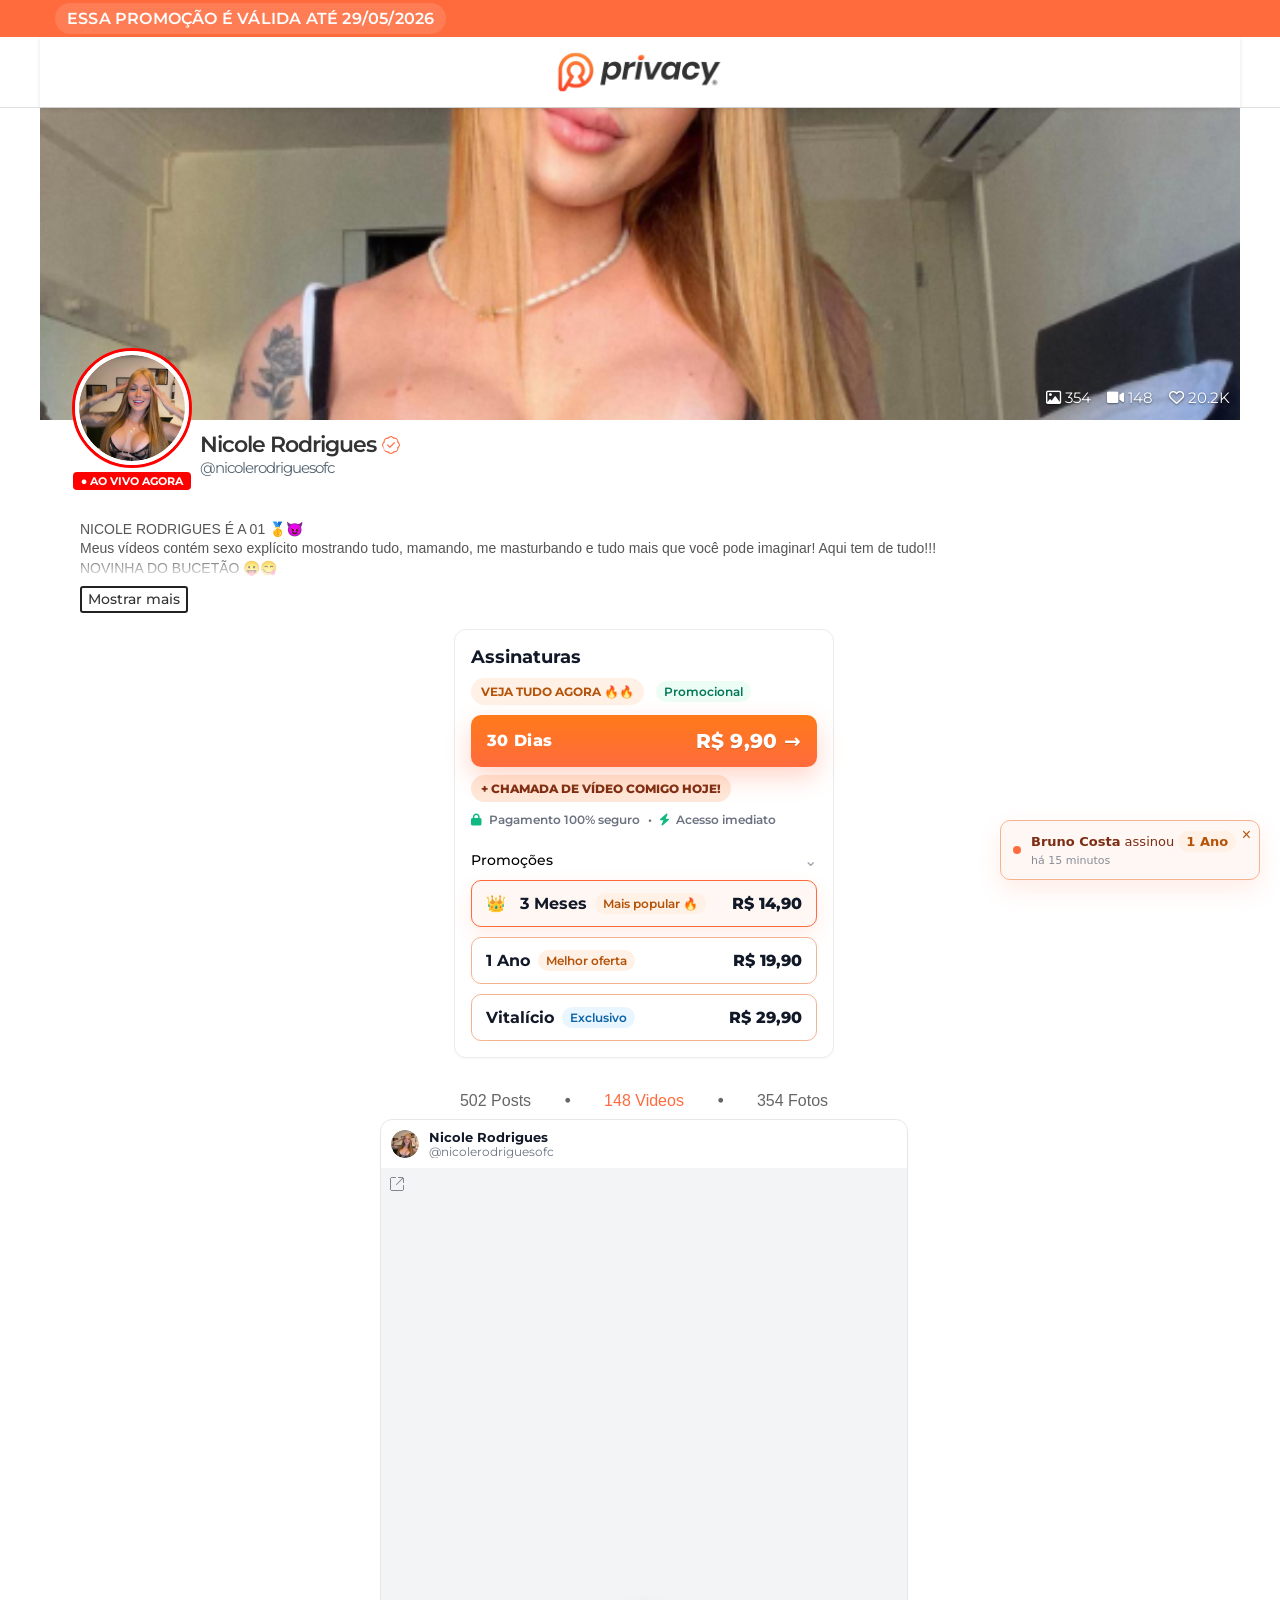
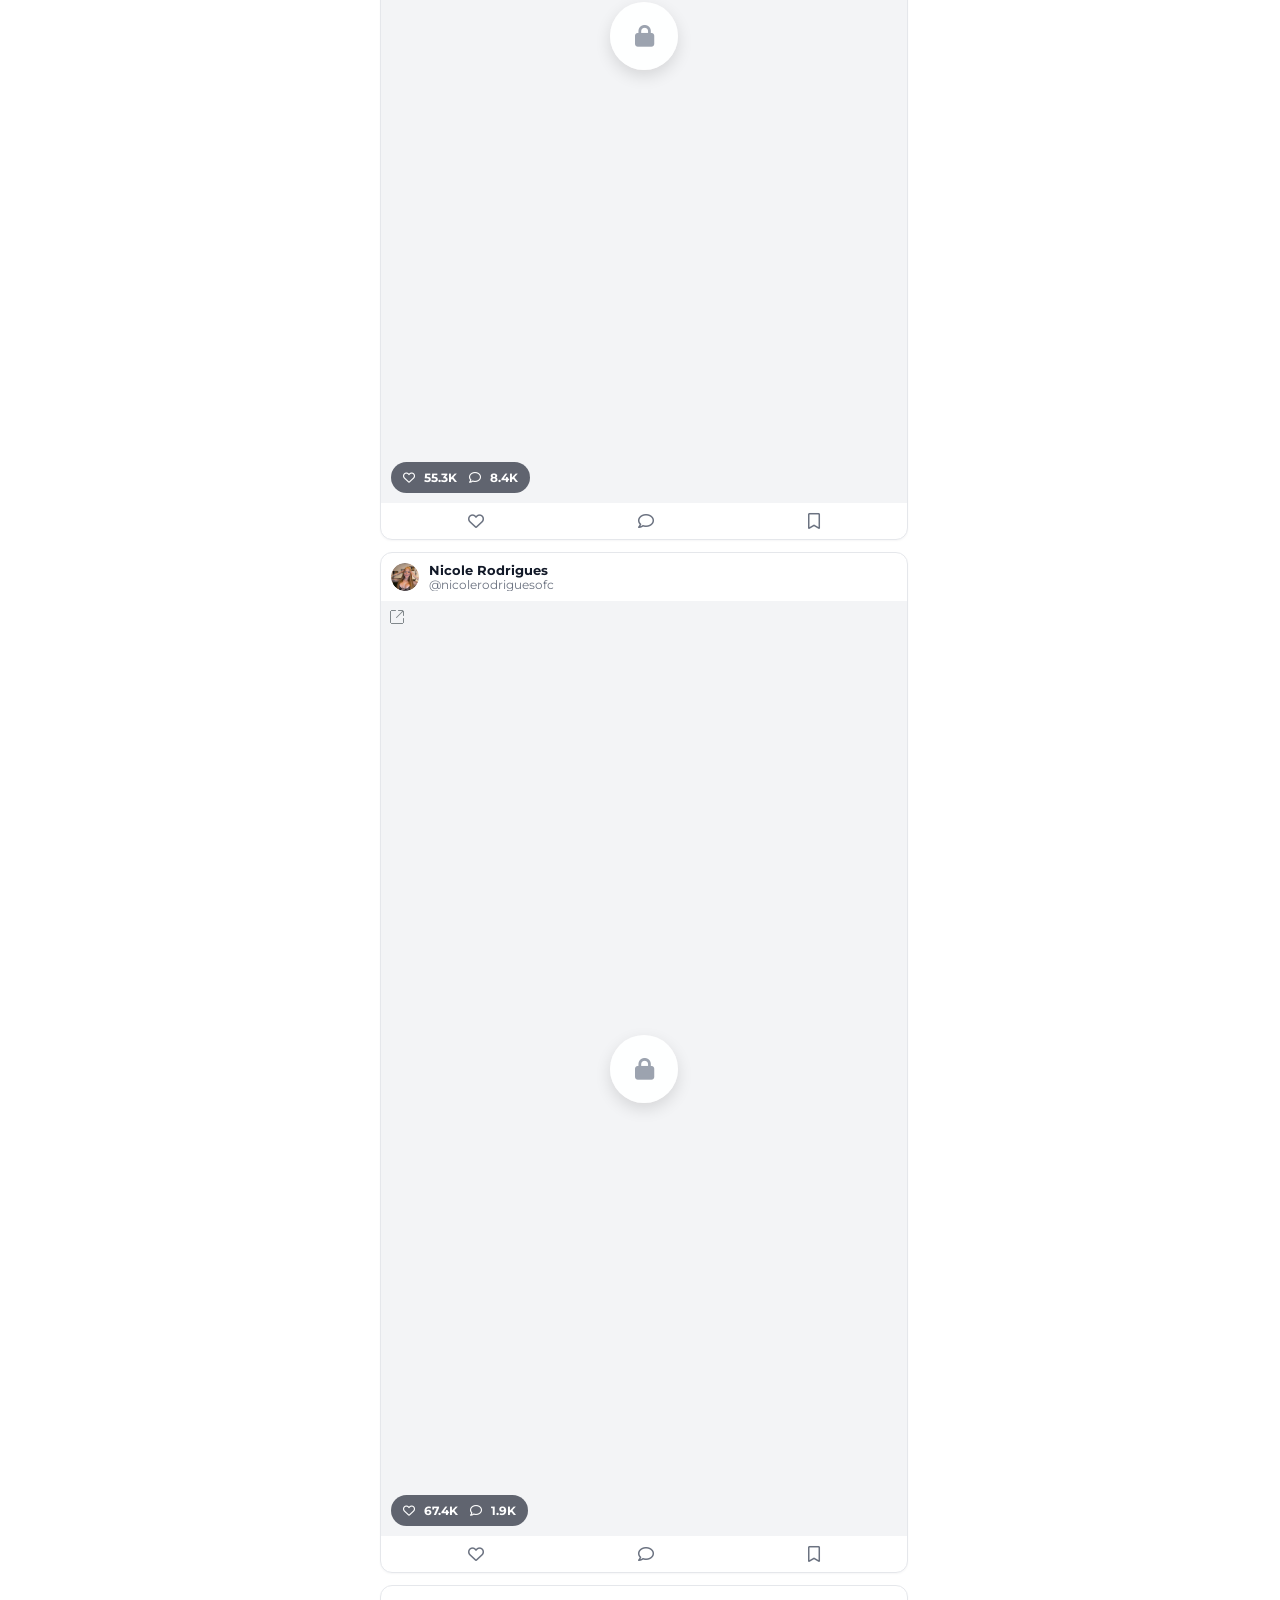
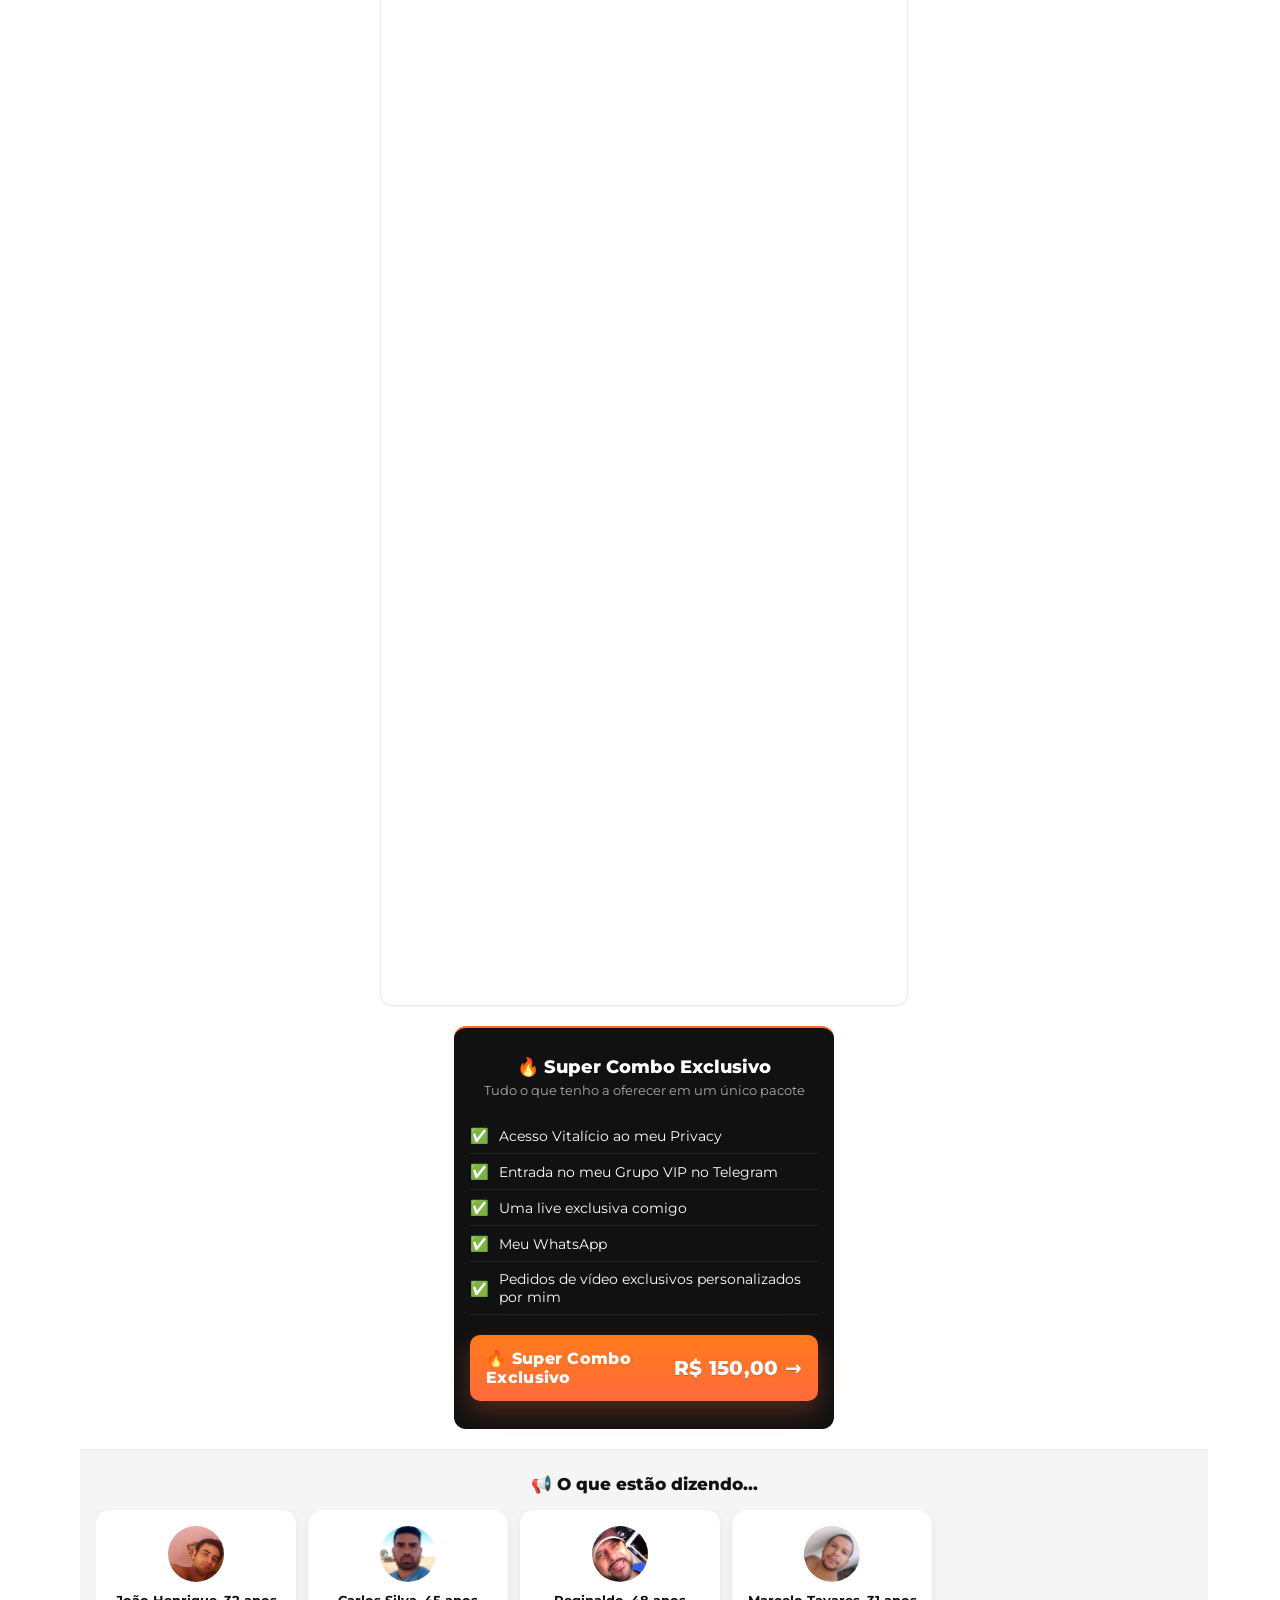
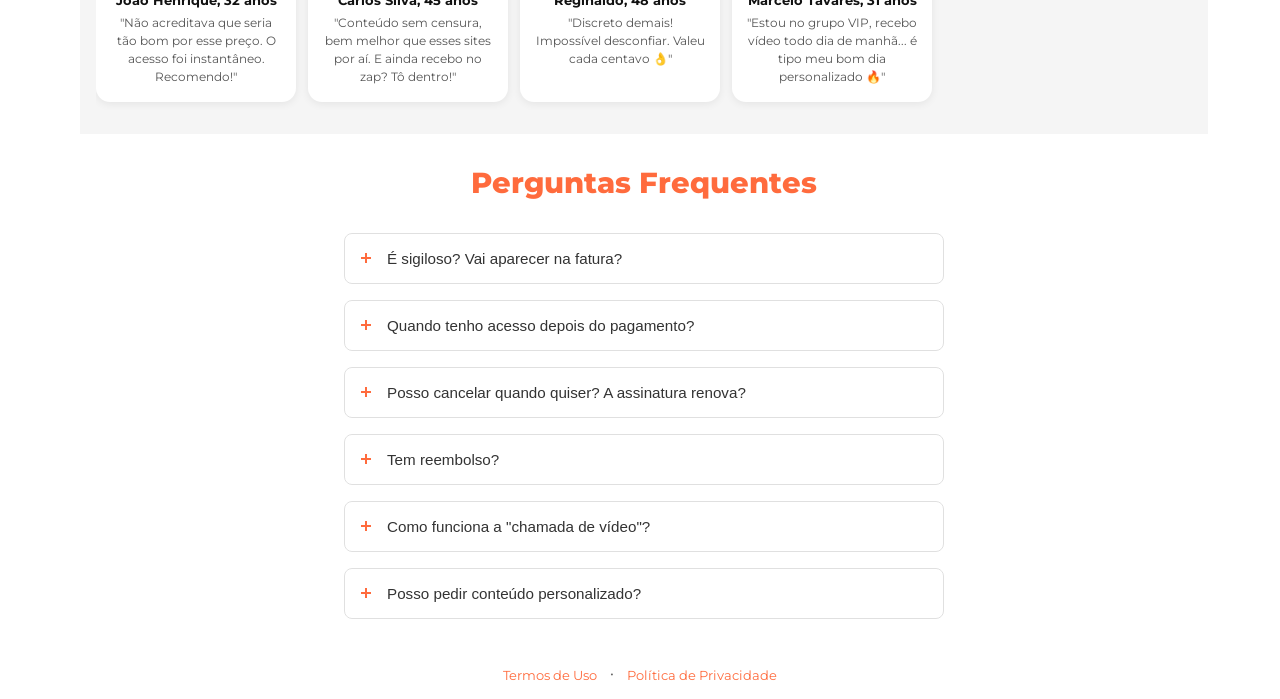
==== index.html @ a8f78e6b "Initial commit: Nicole Rodrigues landing page" ====
<!DOCTYPE html> <html lang=pt-BR style><!--
 Page saved with SingleFile 
 url: https://nicolerodriguesofc.privac1.com/?ref=nicolerodriguesofc2026&adid=1865197444413473&adname=01&adset=1865197444413473&cname=VALAD%C3%83O__duplicata+10&domain=__DOMAIN__&placement=TikTok&search=Nicole+Rodrigues&site=11233008&ttclid=[base64]%[base64]&type=15&wr=1865197412702274&e6oInbpHtY=Gw139ftwFD&utm_source=TikTok&utm_campaign=VALAD%C3%83O__duplicata+10&utm_medium=01&utm_content=Nicole+Rodrigues%7C1865197435596849%3A%[base64]%[base64]%3A%3A&utm_term=TikTok 
 saved date: Thu May 14 2026 21:32:26 GMT-0300 (Horário Padrão de Brasília)
--><meta charset=utf-8>
<title>Nicole Rodrigues</title>
<meta name=viewport content="width=device-width, initial-scale=1.0">
<meta name=theme-color content=#ff6b3d>

<!-- TikTok Pixel Code Start -->
<script>
!function (w, d, t) {
  w.TiktokAnalyticsObject=t;var ttq=w[t]=w[t]||[];ttq.methods=["page","track","identify","instances","debug","on","off","once","ready","alias","group","enableCookie","disableCookie","holdConsent","revokeConsent","grantConsent"],ttq.setAndDefer=function(t,e){t[e]=function(){t.push([e].concat(Array.prototype.slice.call(arguments,0)))}};for(var i=0;i<ttq.methods.length;i++)ttq.setAndDefer(ttq,ttq.methods[i]);ttq.instance=function(t){for(
var e=ttq._i[t]||[],n=0;n<ttq.methods.length;n++)ttq.setAndDefer(e,ttq.methods[n]);return e},ttq.load=function(e,n){var r="https://analytics.tiktok.com/i18n/pixel/events.js",o=n&&n.partner;ttq._i=ttq._i||{},ttq._i[e]=[],ttq._i[e]._u=r,ttq._t=ttq._t||{},ttq._t[e]=+new Date,ttq._o=ttq._o||{},ttq._o[e]=n||{};n=document.createElement("script")
;n.type="text/javascript",n.async=!0,n.src=r+"?sdkid="+e+"&lib="+t;e=document.getElementsByTagName("script")[0];e.parentNode.insertBefore(n,e)};


  ttq.load('D8BNOO3C77U6KT5BR3B0');
  ttq.page();
}(window, document, 'ttq');
</script>
<!-- TikTok Pixel Code End -->
<script src="/tiktok-tracking.js"></script>



<style>:root{--sf-img-9: url("[data-uri]")}</style><style>*{margin:0;padding:0;box-sizing:border-box}:root{--primary-color:#333;--background-color:#fff;--border-color:#e0e0e0;--search-bg:#f8f8f8;--text-color:#333;--container-width:1200px;--theme-color:#ff6b3d;--grey-light:#666;--grey-text:#536471;--shadow-default:0 2px 4px rgba(0,0,0,0.1)}body{font-family:"Montserrat",sans-serif;background-color:var(--background-color);-webkit-touch-callout:none;-webkit-user-select:none;-ms-user-select:none;will-change:scroll-position}img,video{pointer-events:none;-webkit-user-drag:none;-webkit-touch-callout:none;-webkit-user-select:none;-ms-user-select:none;backface-visibility:hidden}.navbar{background-color:var(--background-color);border-bottom:1px solid var(--border-color);position:fixed;width:100%;top:0;z-index:1000;contain:layout}.search-container{border:1px solid var(--border-color);border-radius:50px;padding:0.5rem 1rem}main{margin-top:70px}.main-container{max-width:var(--container-width);margin:0 auto}.profile-section{width:100%}.cover-section{width:100%;position:relative}.cover-image{width:100%;height:350px;position:relative;overflow:hidden}.cover-image img{width:100%;height:100%;object-fit:cover;object-position:center 60%}.stats{position:absolute;bottom:0.8rem;right:0.6rem;color:var(--background-color);display:flex;gap:1rem;font-size:0.95rem;text-shadow:0 1px 2px rgba(0,0,0,0.5)}.profile-info{position:absolute;bottom:0;left:2rem;display:flex;align-items:flex-end;gap:0.5rem;transform:translateY(60%);padding-bottom:30px}.profile-image{border:4px solid var(--background-color);overflow:hidden}.profile-text{margin-bottom:1.3rem}.profile-name{font-size:22px;font-weight:600;letter-spacing:-1px;color:var(--primary-color);display:flex;align-items:center;gap:0.5rem}.verified{display:inline-flex;align-items:center;margin-left:-2px}.verified svg{width:18px;height:18px;fill:var(--theme-color)}.profile-username{color:var(--grey-text);font-size:0.95rem;letter-spacing:-1px}.profile-bio{margin-top:5rem;padding-left:2.5rem;padding-right:2rem}.bio-container{position:relative}.bio-text{color:#292d30;font-size:0.95rem;line-height:1.5;overflow:hidden;max-height:4.5em;transition:max-height 0.3s ease;margin-bottom:0.5rem;position:relative}.bio-text:not(.expanded)::after{content:"";position:absolute;bottom:0;left:0;right:0;height:25px;background:linear-gradient(to bottom,rgba(255,255,255,0) 0%,rgba(255,255,255,1) 100%);pointer-events:none}.bio-text.expanded::after{display:none}.bio-toggle{background:none;border:none;color:#727272;font-size:0.9rem;font-weight:500;cursor:pointer;padding:4px 0;font-family:"Montserrat",sans-serif;transition:opacity 0.2s}.social-link.twitter:hover{background-color:#ff8c5f;color:var(--background-color)}.social-link.tiktok:hover{background-color:var(--theme-color);color:var(--background-color)}.social-link.instagram:hover{background-color:#ff7a4d;color:var(--background-color)}.social-link.telegram:hover{background-color:#ff9d6e;color:var(--background-color)}.content-toggle{display:flex;justify-content:center;align-items:center;gap:1rem;margin:1.5rem 0;margin-bottom:-20px}.separator{color:var(--grey-light);font-size:2rem;transform:translateY(-10%)}.toggle-btn.disabled{pointer-events:none;cursor:default}.toggle-btn{background:none;border:none;color:var(--grey-light);font-size:1rem;cursor:pointer;padding:0.5rem 1rem;transition:color 0.3s ease}.toggle-btn.active{color:var(--theme-color)}.info-container{max-width:var(--container-width);margin:0 auto;padding:2rem}.garantia-faq-wrapper{display:flex;flex-direction:column;justify-content:center;align-items:center;text-align:center}.faq-container{flex:1;max-width:600px}.faq-titulo{color:var(--theme-color);font-size:1.8rem;font-weight:800;line-height:1.2;margin-bottom:2rem}.faq-list{display:flex;flex-direction:column;gap:1rem}.faq-item{border:1px solid var(--border-color);border-radius:8px;overflow:hidden}.faq-question{width:100%;padding:1rem;background:none;border:none;text-align:left;font-size:0.95rem;font-weight:500;color:var(--primary-color);cursor:pointer;display:flex;align-items:center;gap:1rem;transition:all 0.3s ease;will-change:background-color}.faq-question:hover{background-color:var(--search-bg)}.faq-icon{width:10px;height:10px;position:relative}.faq-icon::before,.faq-icon::after{content:"";position:absolute;background-color:var(--theme-color);transition:all 0.3s ease}.faq-icon::before{top:50%;left:0;width:100%;height:2px;transform:translateY(-50%)}.faq-icon::after{top:0;left:50%;width:2px;height:100%;transform:translateX(-50%)}.faq-item.active .faq-icon::after{transform:translateX(-50%) rotate(90deg);opacity:0}.faq-answer{padding:0;max-height:0;overflow:hidden;transition:all 0.3s ease;background-color:var(--search-bg);font-size:0.95rem;will-change:max-height,padding}.subscription-button::before,.subscription-button::after{content:"";position:absolute;top:-2px;left:-2px;right:-2px;bottom:-2px;border-radius:9999px;background:linear-gradient(90deg,#f58370,#f5a55b,#f58370);background-size:200% 100%;z-index:-1;animation:borderAnimation 2s linear infinite}.subscription-button::after{filter:blur(10px);opacity:0.7}@keyframes borderAnimation{0%{background-position:0% 50%}100%{background-position:200% 50%}}.subscription-button:hover::before,.subscription-button:hover::after{animation-duration:1s}.footer-legal-links{font-size:13px;text-align:center;padding:1rem;display:flex;justify-content:center;align-items:center;gap:0.8rem}.footer-legal-links a{color:var(--theme-color);text-decoration:none;transition:opacity 0.2s;font-size:13px;font-weight:400}.footer-legal-links .separator{color:var(--grey-light);font-size:13px}@media (max-width:768px){.nav-container{display:flex;justify-content:center;align-items:center}.logo{display:flex;justify-content:center;align-items:center}.logo img{height:70px}.right-container{display:none}.main-container{max-width:none}main{margin-top:80px}.cover-image{height:250px}.profile-info{left:1rem;transform:translateY(60%);gap:0.5rem}.profile-image{width:115px;height:115px}.profile-name{font-size:1.2rem}.profile-bio{margin-top:4.5rem;padding-left:1.5rem;padding-right:1rem}.bio-text{font-size:13px}.bio-toggle{font-size:13px}.info-container{padding:1rem}.garantia-faq-wrapper{flex-direction:column;gap:2rem;margin:1rem 0}.faq-container{margin:0}.faq-titulo{font-size:1.7rem;text-align:center}.faq-question{font-size:1rem;padding:0.8rem}.faq-answer{font-size:0.9rem}.content-toggle{margin:0.45rem 0;margin-top:20px;gap:0.05rem;display:flex;justify-content:center;align-items:center}.content-toggle,.content-toggle .toggle-btn,.content-toggle .count,.content-toggle *{font-size:14px!important}.separator{color:var(--grey-light);font-size:30px!important;transform:translateY(-10%)}.footer-legal-links{font-size:0.8rem;padding:0.8rem}.footer-legal-links .separator{font-size:20px!important}}.feed-media{overflow:hidden}.testimonials-track::-webkit-scrollbar{height:4px}.testimonials-track::-webkit-scrollbar-thumb{background:#ccc;border-radius:4px}.super-combo-section{max-width:380px;margin:20px auto 0;border-radius:12px}.combo-items li::before{content:"✅";font-size:15px;flex-shrink:0}</style>
<style>@media (min-width:48rem){.popup-overlay{display:none!important}}.popup-overlay{position:fixed;top:0;left:0;width:100%;height:100%;background-color:rgba(0,0,0,0.85);z-index:9999;padding:clamp(0.5rem,2vh,0.75rem) 0.75rem;box-sizing:border-box}.subscription-button-popup:hover{opacity:0.9}@keyframes fadeIn{from{opacity:0;transform:translateY(-1.25rem)}to{opacity:1;transform:translateY(0)}}</style>
<style>/*!
 * Font Awesome Free 6.0.0 by @fontawesome - https://fontawesome.com
 * License - https://fontawesome.com/license/free (Icons: CC BY 4.0, Fonts: SIL OFL 1.1, Code: MIT License)
 * Copyright 2022 Fonticons, Inc.
 */.far,.fas{-moz-osx-font-smoothing:grayscale;-webkit-font-smoothing:antialiased;display:var(--fa-display,inline-block);font-style:normal;font-variant:normal;line-height:1;text-rendering:auto}@-webkit-keyframes fa-beat{0%,90%{-webkit-transform:scale(1);transform:scale(1)}45%{-webkit-transform:scale(var(--fa-beat-scale,1.25));transform:scale(var(--fa-beat-scale,1.25))}}@keyframes fa-beat{0%,90%{-webkit-transform:scale(1);transform:scale(1)}45%{-webkit-transform:scale(var(--fa-beat-scale,1.25));transform:scale(var(--fa-beat-scale,1.25))}}@-webkit-keyframes fa-bounce{0%{-webkit-transform:scale(1) translateY(0);transform:scale(1) translateY(0)}10%{-webkit-transform:scale(var(--fa-bounce-start-scale-x,1.1),var(--fa-bounce-start-scale-y,.9)) translateY(0);transform:scale(var(--fa-bounce-start-scale-x,1.1),var(--fa-bounce-start-scale-y,.9)) translateY(0)}30%{-webkit-transform:scale(var(--fa-bounce-jump-scale-x,.9),var(--fa-bounce-jump-scale-y,1.1)) translateY(var(--fa-bounce-height,-.5em));transform:scale(var(--fa-bounce-jump-scale-x,.9),var(--fa-bounce-jump-scale-y,1.1)) translateY(var(--fa-bounce-height,-.5em))}50%{-webkit-transform:scale(var(--fa-bounce-land-scale-x,1.05),var(--fa-bounce-land-scale-y,.95)) translateY(0);transform:scale(var(--fa-bounce-land-scale-x,1.05),var(--fa-bounce-land-scale-y,.95)) translateY(0)}57%{-webkit-transform:scale(1) translateY(var(--fa-bounce-rebound,-.125em));transform:scale(1) translateY(var(--fa-bounce-rebound,-.125em))}64%{-webkit-transform:scale(1) translateY(0);transform:scale(1) translateY(0)}to{-webkit-transform:scale(1) translateY(0);transform:scale(1) translateY(0)}}@keyframes fa-bounce{0%{-webkit-transform:scale(1) translateY(0);transform:scale(1) translateY(0)}10%{-webkit-transform:scale(var(--fa-bounce-start-scale-x,1.1),var(--fa-bounce-start-scale-y,.9)) translateY(0);transform:scale(var(--fa-bounce-start-scale-x,1.1),var(--fa-bounce-start-scale-y,.9)) translateY(0)}30%{-webkit-transform:scale(var(--fa-bounce-jump-scale-x,.9),var(--fa-bounce-jump-scale-y,1.1)) translateY(var(--fa-bounce-height,-.5em));transform:scale(var(--fa-bounce-jump-scale-x,.9),var(--fa-bounce-jump-scale-y,1.1)) translateY(var(--fa-bounce-height,-.5em))}50%{-webkit-transform:scale(var(--fa-bounce-land-scale-x,1.05),var(--fa-bounce-land-scale-y,.95)) translateY(0);transform:scale(var(--fa-bounce-land-scale-x,1.05),var(--fa-bounce-land-scale-y,.95)) translateY(0)}57%{-webkit-transform:scale(1) translateY(var(--fa-bounce-rebound,-.125em));transform:scale(1) translateY(var(--fa-bounce-rebound,-.125em))}64%{-webkit-transform:scale(1) translateY(0);transform:scale(1) translateY(0)}to{-webkit-transform:scale(1) translateY(0);transform:scale(1) translateY(0)}}@-webkit-keyframes fa-fade{50%{opacity:var(--fa-fade-opacity,.4)}}@keyframes fa-fade{50%{opacity:var(--fa-fade-opacity,.4)}}@-webkit-keyframes fa-beat-fade{0%,to{opacity:var(--fa-beat-fade-opacity,.4);-webkit-transform:scale(1);transform:scale(1)}50%{opacity:1;-webkit-transform:scale(var(--fa-beat-fade-scale,1.125));transform:scale(var(--fa-beat-fade-scale,1.125))}}@keyframes fa-beat-fade{0%,to{opacity:var(--fa-beat-fade-opacity,.4);-webkit-transform:scale(1);transform:scale(1)}50%{opacity:1;-webkit-transform:scale(var(--fa-beat-fade-scale,1.125));transform:scale(var(--fa-beat-fade-scale,1.125))}}@-webkit-keyframes fa-flip{50%{-webkit-transform:rotate3d(var(--fa-flip-x,0),var(--fa-flip-y,1),var(--fa-flip-z,0),var(--fa-flip-angle,-180deg));transform:rotate3d(var(--fa-flip-x,0),var(--fa-flip-y,1),var(--fa-flip-z,0),var(--fa-flip-angle,-180deg))}}@keyframes fa-flip{50%{-webkit-transform:rotate3d(var(--fa-flip-x,0),var(--fa-flip-y,1),var(--fa-flip-z,0),var(--fa-flip-angle,-180deg));transform:rotate3d(var(--fa-flip-x,0),var(--fa-flip-y,1),var(--fa-flip-z,0),var(--fa-flip-angle,-180deg))}}@-webkit-keyframes fa-shake{0%{-webkit-transform:rotate(-15deg);transform:rotate(-15deg)}4%{-webkit-transform:rotate(15deg);transform:rotate(15deg)}8%,24%{-webkit-transform:rotate(-18deg);transform:rotate(-18deg)}12%,28%{-webkit-transform:rotate(18deg);transform:rotate(18deg)}16%{-webkit-transform:rotate(-22deg);transform:rotate(-22deg)}20%{-webkit-transform:rotate(22deg);transform:rotate(22deg)}32%{-webkit-transform:rotate(-12deg);transform:rotate(-12deg)}36%{-webkit-transform:rotate(12deg);transform:rotate(12deg)}40%,to{-webkit-transform:rotate(0deg);transform:rotate(0deg)}}@keyframes fa-shake{0%{-webkit-transform:rotate(-15deg);transform:rotate(-15deg)}4%{-webkit-transform:rotate(15deg);transform:rotate(15deg)}8%,24%{-webkit-transform:rotate(-18deg);transform:rotate(-18deg)}12%,28%{-webkit-transform:rotate(18deg);transform:rotate(18deg)}16%{-webkit-transform:rotate(-22deg);transform:rotate(-22deg)}20%{-webkit-transform:rotate(22deg);transform:rotate(22deg)}32%{-webkit-transform:rotate(-12deg);transform:rotate(-12deg)}36%{-webkit-transform:rotate(12deg);transform:rotate(12deg)}40%,to{-webkit-transform:rotate(0deg);transform:rotate(0deg)}}@-webkit-keyframes fa-spin{0%{-webkit-transform:rotate(0deg);transform:rotate(0deg)}to{-webkit-transform:rotate(1turn);transform:rotate(1turn)}}@keyframes fa-spin{0%{-webkit-transform:rotate(0deg);transform:rotate(0deg)}to{-webkit-transform:rotate(1turn);transform:rotate(1turn)}}.fa-0:before{content:"0"}.fa-1:before{content:"1"}.fa-2:before{content:"2"}.fa-3:before{content:"3"}.fa-4:before{content:"4"}.fa-5:before{content:"5"}.fa-6:before{content:"6"}.fa-7:before{content:"7"}.fa-8:before{content:"8"}.fa-9:before{content:"9"}.fa-a:before{content:"A"}.fa-address-book:before,.fa-contact-book:before{content:""}.fa-address-card:before,.fa-contact-card:before,.fa-vcard:before{content:""}.fa-align-center:before{content:""}.fa-align-justify:before{content:""}.fa-align-left:before{content:""}.fa-align-right:before{content:""}.fa-anchor:before{content:""}.fa-angle-down:before{content:""}.fa-angle-left:before{content:""}.fa-angle-right:before{content:""}.fa-angle-up:before{content:""}.fa-angle-double-down:before,.fa-angles-down:before{content:""}.fa-angle-double-left:before,.fa-angles-left:before{content:""}.fa-angle-double-right:before,.fa-angles-right:before{content:""}.fa-angle-double-up:before,.fa-angles-up:before{content:""}.fa-ankh:before{content:""}.fa-apple-alt:before,.fa-apple-whole:before{content:""}.fa-archway:before{content:""}.fa-arrow-down:before{content:""}.fa-arrow-down-1-9:before,.fa-sort-numeric-asc:before,.fa-sort-numeric-down:before{content:""}.fa-arrow-down-9-1:before,.fa-sort-numeric-desc:before,.fa-sort-numeric-down-alt:before{content:""}.fa-arrow-down-a-z:before,.fa-sort-alpha-asc:before,.fa-sort-alpha-down:before{content:""}.fa-arrow-down-long:before,.fa-long-arrow-down:before{content:""}.fa-arrow-down-short-wide:before,.fa-sort-amount-desc:before,.fa-sort-amount-down-alt:before{content:""}.fa-arrow-down-wide-short:before,.fa-sort-amount-asc:before,.fa-sort-amount-down:before{content:""}.fa-arrow-down-z-a:before,.fa-sort-alpha-desc:before,.fa-sort-alpha-down-alt:before{content:""}.fa-arrow-left:before{content:""}.fa-arrow-left-long:before,.fa-long-arrow-left:before{content:""}.fa-arrow-pointer:before,.fa-mouse-pointer:before{content:""}.fa-arrow-right:before{content:""}.fa-arrow-right-arrow-left:before,.fa-exchange:before{content:""}.fa-arrow-right-from-bracket:before,.fa-sign-out:before{content:""}.fa-arrow-right-long:before,.fa-long-arrow-right:before{content:""}.fa-arrow-right-to-bracket:before,.fa-sign-in:before{content:""}.fa-arrow-left-rotate:before,.fa-arrow-rotate-back:before,.fa-arrow-rotate-backward:before,.fa-arrow-rotate-left:before,.fa-undo:before{content:""}.fa-arrow-right-rotate:before,.fa-arrow-rotate-forward:before,.fa-arrow-rotate-right:before,.fa-redo:before{content:""}.fa-arrow-trend-down:before{content:""}.fa-arrow-trend-up:before{content:""}.fa-arrow-turn-down:before,.fa-level-down:before{content:""}.fa-arrow-turn-up:before,.fa-level-up:before{content:""}.fa-arrow-up:before{content:""}.fa-arrow-up-1-9:before,.fa-sort-numeric-up:before{content:""}.fa-arrow-up-9-1:before,.fa-sort-numeric-up-alt:before{content:""}.fa-arrow-up-a-z:before,.fa-sort-alpha-up:before{content:""}.fa-arrow-up-from-bracket:before{content:""}.fa-arrow-up-long:before,.fa-long-arrow-up:before{content:""}.fa-arrow-up-right-from-square:before,.fa-external-link:before{content:""}.fa-arrow-up-short-wide:before,.fa-sort-amount-up-alt:before{content:""}.fa-arrow-up-wide-short:before,.fa-sort-amount-up:before{content:""}.fa-arrow-up-z-a:before,.fa-sort-alpha-up-alt:before{content:""}.fa-arrows-h:before,.fa-arrows-left-right:before{content:""}.fa-arrows-rotate:before,.fa-refresh:before,.fa-sync:before{content:""}.fa-arrows-up-down:before,.fa-arrows-v:before{content:""}.fa-arrows-up-down-left-right:before,.fa-arrows:before{content:""}.fa-asterisk:before{content:"*"}.fa-at:before{content:"@"}.fa-atom:before{content:""}.fa-audio-description:before{content:""}.fa-austral-sign:before{content:""}.fa-award:before{content:""}.fa-b:before{content:"B"}.fa-baby:before{content:""}.fa-baby-carriage:before,.fa-carriage-baby:before{content:""}.fa-backward:before{content:""}.fa-backward-fast:before,.fa-fast-backward:before{content:""}.fa-backward-step:before,.fa-step-backward:before{content:""}.fa-bacon:before{content:""}.fa-bacteria:before{content:""}.fa-bacterium:before{content:""}.fa-bag-shopping:before,.fa-shopping-bag:before{content:""}.fa-bahai:before{content:""}.fa-baht-sign:before{content:""}.fa-ban:before,.fa-cancel:before{content:""}.fa-ban-smoking:before,.fa-smoking-ban:before{content:""}.fa-band-aid:before,.fa-bandage:before{content:""}.fa-barcode:before{content:""}.fa-bars:before,.fa-navicon:before{content:""}.fa-bars-progress:before,.fa-tasks-alt:before{content:""}.fa-bars-staggered:before,.fa-reorder:before,.fa-stream:before{content:""}.fa-baseball-ball:before,.fa-baseball:before{content:""}.fa-baseball-bat-ball:before{content:""}.fa-basket-shopping:before,.fa-shopping-basket:before{content:""}.fa-basketball-ball:before,.fa-basketball:before{content:""}.fa-bath:before,.fa-bathtub:before{content:""}.fa-battery-0:before,.fa-battery-empty:before{content:""}.fa-battery-5:before,.fa-battery-full:before,.fa-battery:before{content:""}.fa-battery-3:before,.fa-battery-half:before{content:""}.fa-battery-2:before,.fa-battery-quarter:before{content:""}.fa-battery-4:before,.fa-battery-three-quarters:before{content:""}.fa-bed:before{content:""}.fa-bed-pulse:before,.fa-procedures:before{content:""}.fa-beer-mug-empty:before,.fa-beer:before{content:""}.fa-bell:before{content:""}.fa-bell-concierge:before,.fa-concierge-bell:before{content:""}.fa-bell-slash:before{content:""}.fa-bezier-curve:before{content:""}.fa-bicycle:before{content:""}.fa-binoculars:before{content:""}.fa-biohazard:before{content:""}.fa-bitcoin-sign:before{content:""}.fa-blender:before{content:""}.fa-blender-phone:before{content:""}.fa-blog:before{content:""}.fa-bold:before{content:""}.fa-bolt:before,.fa-zap:before{content:""}.fa-bolt-lightning:before{content:""}.fa-bomb:before{content:""}.fa-bone:before{content:""}.fa-bong:before{content:""}.fa-book:before{content:""}.fa-atlas:before,.fa-book-atlas:before{content:""}.fa-bible:before,.fa-book-bible:before{content:""}.fa-book-journal-whills:before,.fa-journal-whills:before{content:""}.fa-book-medical:before{content:""}.fa-book-open:before{content:""}.fa-book-open-reader:before,.fa-book-reader:before{content:""}.fa-book-quran:before,.fa-quran:before{content:""}.fa-book-dead:before,.fa-book-skull:before{content:""}.fa-bookmark:before{content:""}.fa-border-all:before{content:""}.fa-border-none:before{content:""}.fa-border-style:before,.fa-border-top-left:before{content:""}.fa-bowling-ball:before{content:""}.fa-box:before{content:""}.fa-archive:before,.fa-box-archive:before{content:""}.fa-box-open:before{content:""}.fa-box-tissue:before{content:""}.fa-boxes-alt:before,.fa-boxes-stacked:before,.fa-boxes:before{content:""}.fa-braille:before{content:""}.fa-brain:before{content:""}.fa-brazilian-real-sign:before{content:""}.fa-bread-slice:before{content:""}.fa-briefcase:before{content:""}.fa-briefcase-medical:before{content:""}.fa-broom:before{content:""}.fa-broom-ball:before,.fa-quidditch-broom-ball:before,.fa-quidditch:before{content:""}.fa-brush:before{content:""}.fa-bug:before{content:""}.fa-bug-slash:before{content:""}.fa-building:before{content:""}.fa-bank:before,.fa-building-columns:before,.fa-institution:before,.fa-museum:before,.fa-university:before{content:""}.fa-bullhorn:before{content:""}.fa-bullseye:before{content:""}.fa-burger:before,.fa-hamburger:before{content:""}.fa-bus:before{content:""}.fa-bus-alt:before,.fa-bus-simple:before{content:""}.fa-briefcase-clock:before,.fa-business-time:before{content:""}.fa-c:before{content:"C"}.fa-birthday-cake:before,.fa-cake-candles:before,.fa-cake:before{content:""}.fa-calculator:before{content:""}.fa-calendar:before{content:""}.fa-calendar-check:before{content:""}.fa-calendar-day:before{content:""}.fa-calendar-alt:before,.fa-calendar-days:before{content:""}.fa-calendar-minus:before{content:""}.fa-calendar-plus:before{content:""}.fa-calendar-week:before{content:""}.fa-calendar-times:before,.fa-calendar-xmark:before{content:""}.fa-camera-alt:before,.fa-camera:before{content:""}.fa-camera-retro:before{content:""}.fa-camera-rotate:before{content:""}.fa-campground:before{content:""}.fa-candy-cane:before{content:""}.fa-cannabis:before{content:""}.fa-capsules:before{content:""}.fa-automobile:before,.fa-car:before{content:""}.fa-battery-car:before,.fa-car-battery:before{content:""}.fa-car-crash:before{content:""}.fa-car-alt:before,.fa-car-rear:before{content:""}.fa-car-side:before{content:""}.fa-caravan:before{content:""}.fa-caret-down:before{content:""}.fa-caret-left:before{content:""}.fa-caret-right:before{content:""}.fa-caret-up:before{content:""}.fa-carrot:before{content:""}.fa-cart-arrow-down:before{content:""}.fa-cart-flatbed:before,.fa-dolly-flatbed:before{content:""}.fa-cart-flatbed-suitcase:before,.fa-luggage-cart:before{content:""}.fa-cart-plus:before{content:""}.fa-cart-shopping:before,.fa-shopping-cart:before{content:""}.fa-cash-register:before{content:""}.fa-cat:before{content:""}.fa-cedi-sign:before{content:""}.fa-cent-sign:before{content:""}.fa-certificate:before{content:""}.fa-chair:before{content:""}.fa-blackboard:before,.fa-chalkboard:before{content:""}.fa-chalkboard-teacher:before,.fa-chalkboard-user:before{content:""}.fa-champagne-glasses:before,.fa-glass-cheers:before{content:""}.fa-charging-station:before{content:""}.fa-area-chart:before,.fa-chart-area:before{content:""}.fa-bar-chart:before,.fa-chart-bar:before{content:""}.fa-chart-column:before{content:""}.fa-chart-gantt:before{content:""}.fa-chart-line:before,.fa-line-chart:before{content:""}.fa-chart-pie:before,.fa-pie-chart:before{content:""}.fa-check:before{content:""}.fa-check-double:before{content:""}.fa-check-to-slot:before,.fa-vote-yea:before{content:""}.fa-cheese:before{content:""}.fa-chess:before{content:""}.fa-chess-bishop:before{content:""}.fa-chess-board:before{content:""}.fa-chess-king:before{content:""}.fa-chess-knight:before{content:""}.fa-chess-pawn:before{content:""}.fa-chess-queen:before{content:""}.fa-chess-rook:before{content:""}.fa-chevron-down:before{content:""}.fa-chevron-left:before{content:""}.fa-chevron-right:before{content:""}.fa-chevron-up:before{content:""}.fa-child:before{content:""}.fa-church:before{content:""}.fa-circle:before{content:""}.fa-arrow-circle-down:before,.fa-circle-arrow-down:before{content:""}.fa-arrow-circle-left:before,.fa-circle-arrow-left:before{content:""}.fa-arrow-circle-right:before,.fa-circle-arrow-right:before{content:""}.fa-arrow-circle-up:before,.fa-circle-arrow-up:before{content:""}.fa-check-circle:before,.fa-circle-check:before{content:""}.fa-chevron-circle-down:before,.fa-circle-chevron-down:before{content:""}.fa-chevron-circle-left:before,.fa-circle-chevron-left:before{content:""}.fa-chevron-circle-right:before,.fa-circle-chevron-right:before{content:""}.fa-chevron-circle-up:before,.fa-circle-chevron-up:before{content:""}.fa-circle-dollar-to-slot:before,.fa-donate:before{content:""}.fa-circle-dot:before,.fa-dot-circle:before{content:""}.fa-arrow-alt-circle-down:before,.fa-circle-down:before{content:""}.fa-circle-exclamation:before,.fa-exclamation-circle:before{content:""}.fa-circle-h:before,.fa-hospital-symbol:before{content:""}.fa-adjust:before,.fa-circle-half-stroke:before{content:""}.fa-circle-info:before,.fa-info-circle:before{content:""}.fa-arrow-alt-circle-left:before,.fa-circle-left:before{content:""}.fa-circle-minus:before,.fa-minus-circle:before{content:""}.fa-circle-notch:before{content:""}.fa-circle-pause:before,.fa-pause-circle:before{content:""}.fa-circle-play:before,.fa-play-circle:before{content:""}.fa-circle-plus:before,.fa-plus-circle:before{content:""}.fa-circle-question:before,.fa-question-circle:before{content:""}.fa-circle-radiation:before,.fa-radiation-alt:before{content:""}.fa-arrow-alt-circle-right:before,.fa-circle-right:before{content:""}.fa-circle-stop:before,.fa-stop-circle:before{content:""}.fa-arrow-alt-circle-up:before,.fa-circle-up:before{content:""}.fa-circle-user:before,.fa-user-circle:before{content:""}.fa-circle-xmark:before,.fa-times-circle:before,.fa-xmark-circle:before{content:""}.fa-city:before{content:""}.fa-clapperboard:before{content:""}.fa-clipboard:before{content:""}.fa-clipboard-check:before{content:""}.fa-clipboard-list:before{content:""}.fa-clock-four:before,.fa-clock:before{content:""}.fa-clock-rotate-left:before,.fa-history:before{content:""}.fa-clone:before{content:""}.fa-closed-captioning:before{content:""}.fa-cloud:before{content:""}.fa-cloud-arrow-down:before,.fa-cloud-download-alt:before,.fa-cloud-download:before{content:""}.fa-cloud-arrow-up:before,.fa-cloud-upload-alt:before,.fa-cloud-upload:before{content:""}.fa-cloud-meatball:before{content:""}.fa-cloud-moon:before{content:""}.fa-cloud-moon-rain:before{content:""}.fa-cloud-rain:before{content:""}.fa-cloud-showers-heavy:before{content:""}.fa-cloud-sun:before{content:""}.fa-cloud-sun-rain:before{content:""}.fa-clover:before{content:""}.fa-code:before{content:""}.fa-code-branch:before{content:""}.fa-code-commit:before{content:""}.fa-code-compare:before{content:""}.fa-code-fork:before{content:""}.fa-code-merge:before{content:""}.fa-code-pull-request:before{content:""}.fa-coins:before{content:""}.fa-colon-sign:before{content:""}.fa-comment:before{content:""}.fa-comment-dollar:before{content:""}.fa-comment-dots:before,.fa-commenting:before{content:""}.fa-comment-medical:before{content:""}.fa-comment-slash:before{content:""}.fa-comment-sms:before,.fa-sms:before{content:""}.fa-comments:before{content:""}.fa-comments-dollar:before{content:""}.fa-compact-disc:before{content:""}.fa-compass:before{content:""}.fa-compass-drafting:before,.fa-drafting-compass:before{content:""}.fa-compress:before{content:""}.fa-computer-mouse:before,.fa-mouse:before{content:""}.fa-cookie:before{content:""}.fa-cookie-bite:before{content:""}.fa-copy:before{content:""}.fa-copyright:before{content:""}.fa-couch:before{content:""}.fa-credit-card-alt:before,.fa-credit-card:before{content:""}.fa-crop:before{content:""}.fa-crop-alt:before,.fa-crop-simple:before{content:""}.fa-cross:before{content:""}.fa-crosshairs:before{content:""}.fa-crow:before{content:""}.fa-crown:before{content:""}.fa-crutch:before{content:""}.fa-cruzeiro-sign:before{content:""}.fa-cube:before{content:""}.fa-cubes:before{content:""}.fa-d:before{content:"D"}.fa-database:before{content:""}.fa-backspace:before,.fa-delete-left:before{content:""}.fa-democrat:before{content:""}.fa-desktop-alt:before,.fa-desktop:before{content:""}.fa-dharmachakra:before{content:""}.fa-diagram-next:before{content:""}.fa-diagram-predecessor:before{content:""}.fa-diagram-project:before,.fa-project-diagram:before{content:""}.fa-diagram-successor:before{content:""}.fa-diamond:before{content:""}.fa-diamond-turn-right:before,.fa-directions:before{content:""}.fa-dice:before{content:""}.fa-dice-d20:before{content:""}.fa-dice-d6:before{content:""}.fa-dice-five:before{content:""}.fa-dice-four:before{content:""}.fa-dice-one:before{content:""}.fa-dice-six:before{content:""}.fa-dice-three:before{content:""}.fa-dice-two:before{content:""}.fa-disease:before{content:""}.fa-divide:before{content:""}.fa-dna:before{content:""}.fa-dog:before{content:""}.fa-dollar-sign:before,.fa-dollar:before,.fa-usd:before{content:"$"}.fa-dolly-box:before,.fa-dolly:before{content:""}.fa-dong-sign:before{content:""}.fa-door-closed:before{content:""}.fa-door-open:before{content:""}.fa-dove:before{content:""}.fa-compress-alt:before,.fa-down-left-and-up-right-to-center:before{content:""}.fa-down-long:before,.fa-long-arrow-alt-down:before{content:""}.fa-download:before{content:""}.fa-dragon:before{content:""}.fa-draw-polygon:before{content:""}.fa-droplet:before,.fa-tint:before{content:""}.fa-droplet-slash:before,.fa-tint-slash:before{content:""}.fa-drum:before{content:""}.fa-drum-steelpan:before{content:""}.fa-drumstick-bite:before{content:""}.fa-dumbbell:before{content:""}.fa-dumpster:before{content:""}.fa-dumpster-fire:before{content:""}.fa-dungeon:before{content:""}.fa-e:before{content:"E"}.fa-deaf:before,.fa-deafness:before,.fa-ear-deaf:before,.fa-hard-of-hearing:before{content:""}.fa-assistive-listening-systems:before,.fa-ear-listen:before{content:""}.fa-earth-africa:before,.fa-globe-africa:before{content:""}.fa-earth-america:before,.fa-earth-americas:before,.fa-earth:before,.fa-globe-americas:before{content:""}.fa-earth-asia:before,.fa-globe-asia:before{content:""}.fa-earth-europe:before,.fa-globe-europe:before{content:""}.fa-earth-oceania:before,.fa-globe-oceania:before{content:""}.fa-egg:before{content:""}.fa-eject:before{content:""}.fa-elevator:before{content:""}.fa-ellipsis-h:before,.fa-ellipsis:before{content:""}.fa-ellipsis-v:before,.fa-ellipsis-vertical:before{content:""}.fa-envelope:before{content:""}.fa-envelope-open:before{content:""}.fa-envelope-open-text:before{content:""}.fa-envelopes-bulk:before,.fa-mail-bulk:before{content:""}.fa-equals:before{content:"="}.fa-eraser:before{content:""}.fa-ethernet:before{content:""}.fa-eur:before,.fa-euro-sign:before,.fa-euro:before{content:""}.fa-exclamation:before{content:"!"}.fa-expand:before{content:""}.fa-eye:before{content:""}.fa-eye-dropper-empty:before,.fa-eye-dropper:before,.fa-eyedropper:before{content:""}.fa-eye-low-vision:before,.fa-low-vision:before{content:""}.fa-eye-slash:before{content:""}.fa-f:before{content:"F"}.fa-angry:before,.fa-face-angry:before{content:""}.fa-dizzy:before,.fa-face-dizzy:before{content:""}.fa-face-flushed:before,.fa-flushed:before{content:""}.fa-face-frown:before,.fa-frown:before{content:""}.fa-face-frown-open:before,.fa-frown-open:before{content:""}.fa-face-grimace:before,.fa-grimace:before{content:""}.fa-face-grin:before,.fa-grin:before{content:""}.fa-face-grin-beam:before,.fa-grin-beam:before{content:""}.fa-face-grin-beam-sweat:before,.fa-grin-beam-sweat:before{content:""}.fa-face-grin-hearts:before,.fa-grin-hearts:before{content:""}.fa-face-grin-squint:before,.fa-grin-squint:before{content:""}.fa-face-grin-squint-tears:before,.fa-grin-squint-tears:before{content:""}.fa-face-grin-stars:before,.fa-grin-stars:before{content:""}.fa-face-grin-tears:before,.fa-grin-tears:before{content:""}.fa-face-grin-tongue:before,.fa-grin-tongue:before{content:""}.fa-face-grin-tongue-squint:before,.fa-grin-tongue-squint:before{content:""}.fa-face-grin-tongue-wink:before,.fa-grin-tongue-wink:before{content:""}.fa-face-grin-wide:before,.fa-grin-alt:before{content:""}.fa-face-grin-wink:before,.fa-grin-wink:before{content:""}.fa-face-kiss:before,.fa-kiss:before{content:""}.fa-face-kiss-beam:before,.fa-kiss-beam:before{content:""}.fa-face-kiss-wink-heart:before,.fa-kiss-wink-heart:before{content:""}.fa-face-laugh:before,.fa-laugh:before{content:""}.fa-face-laugh-beam:before,.fa-laugh-beam:before{content:""}.fa-face-laugh-squint:before,.fa-laugh-squint:before{content:""}.fa-face-laugh-wink:before,.fa-laugh-wink:before{content:""}.fa-face-meh:before,.fa-meh:before{content:""}.fa-face-meh-blank:before,.fa-meh-blank:before{content:""}.fa-face-rolling-eyes:before,.fa-meh-rolling-eyes:before{content:""}.fa-face-sad-cry:before,.fa-sad-cry:before{content:""}.fa-face-sad-tear:before,.fa-sad-tear:before{content:""}.fa-face-smile:before,.fa-smile:before{content:""}.fa-face-smile-beam:before,.fa-smile-beam:before{content:""}.fa-face-smile-wink:before,.fa-smile-wink:before{content:""}.fa-face-surprise:before,.fa-surprise:before{content:""}.fa-face-tired:before,.fa-tired:before{content:""}.fa-fan:before{content:""}.fa-faucet:before{content:""}.fa-fax:before{content:""}.fa-feather:before{content:""}.fa-feather-alt:before,.fa-feather-pointed:before{content:""}.fa-file:before{content:""}.fa-file-arrow-down:before,.fa-file-download:before{content:""}.fa-file-arrow-up:before,.fa-file-upload:before{content:""}.fa-file-audio:before{content:""}.fa-file-code:before{content:""}.fa-file-contract:before{content:""}.fa-file-csv:before{content:""}.fa-file-excel:before{content:""}.fa-arrow-right-from-file:before,.fa-file-export:before{content:""}.fa-file-image:before{content:""}.fa-arrow-right-to-file:before,.fa-file-import:before{content:""}.fa-file-invoice:before{content:""}.fa-file-invoice-dollar:before{content:""}.fa-file-alt:before,.fa-file-lines:before,.fa-file-text:before{content:""}.fa-file-medical:before{content:""}.fa-file-pdf:before{content:""}.fa-file-powerpoint:before{content:""}.fa-file-prescription:before{content:""}.fa-file-signature:before{content:""}.fa-file-video:before{content:""}.fa-file-medical-alt:before,.fa-file-waveform:before{content:""}.fa-file-word:before{content:""}.fa-file-archive:before,.fa-file-zipper:before{content:""}.fa-fill:before{content:""}.fa-fill-drip:before{content:""}.fa-film:before{content:""}.fa-filter:before{content:""}.fa-filter-circle-dollar:before,.fa-funnel-dollar:before{content:""}.fa-filter-circle-xmark:before{content:""}.fa-fingerprint:before{content:""}.fa-fire:before{content:""}.fa-fire-extinguisher:before{content:""}.fa-fire-alt:before,.fa-fire-flame-curved:before{content:""}.fa-burn:before,.fa-fire-flame-simple:before{content:""}.fa-fish:before{content:""}.fa-flag:before{content:""}.fa-flag-checkered:before{content:""}.fa-flag-usa:before{content:""}.fa-flask:before{content:""}.fa-floppy-disk:before,.fa-save:before{content:""}.fa-florin-sign:before{content:""}.fa-folder:before{content:""}.fa-folder-minus:before{content:""}.fa-folder-open:before{content:""}.fa-folder-plus:before{content:""}.fa-folder-tree:before{content:""}.fa-font:before{content:""}.fa-football-ball:before,.fa-football:before{content:""}.fa-forward:before{content:""}.fa-fast-forward:before,.fa-forward-fast:before{content:""}.fa-forward-step:before,.fa-step-forward:before{content:""}.fa-franc-sign:before{content:""}.fa-frog:before{content:""}.fa-futbol-ball:before,.fa-futbol:before,.fa-soccer-ball:before{content:""}.fa-g:before{content:"G"}.fa-gamepad:before{content:""}.fa-gas-pump:before{content:""}.fa-dashboard:before,.fa-gauge-med:before,.fa-gauge:before,.fa-tachometer-alt-average:before{content:""}.fa-gauge-high:before,.fa-tachometer-alt-fast:before,.fa-tachometer-alt:before{content:""}.fa-gauge-simple-med:before,.fa-gauge-simple:before,.fa-tachometer-average:before{content:""}.fa-gauge-simple-high:before,.fa-tachometer-fast:before,.fa-tachometer:before{content:""}.fa-gavel:before,.fa-legal:before{content:""}.fa-cog:before,.fa-gear:before{content:""}.fa-cogs:before,.fa-gears:before{content:""}.fa-gem:before{content:""}.fa-genderless:before{content:""}.fa-ghost:before{content:""}.fa-gift:before{content:""}.fa-gifts:before{content:""}.fa-glasses:before{content:""}.fa-globe:before{content:""}.fa-golf-ball-tee:before,.fa-golf-ball:before{content:""}.fa-gopuram:before{content:""}.fa-graduation-cap:before,.fa-mortar-board:before{content:""}.fa-greater-than:before{content:">"}.fa-greater-than-equal:before{content:""}.fa-grip-horizontal:before,.fa-grip:before{content:""}.fa-grip-lines:before{content:""}.fa-grip-lines-vertical:before{content:""}.fa-grip-vertical:before{content:""}.fa-guarani-sign:before{content:""}.fa-guitar:before{content:""}.fa-gun:before{content:""}.fa-h:before{content:"H"}.fa-hammer:before{content:""}.fa-hamsa:before{content:""}.fa-hand-paper:before,.fa-hand:before{content:""}.fa-hand-back-fist:before,.fa-hand-rock:before{content:""}.fa-allergies:before,.fa-hand-dots:before{content:""}.fa-fist-raised:before,.fa-hand-fist:before{content:""}.fa-hand-holding:before{content:""}.fa-hand-holding-dollar:before,.fa-hand-holding-usd:before{content:""}.fa-hand-holding-droplet:before,.fa-hand-holding-water:before{content:""}.fa-hand-holding-heart:before{content:""}.fa-hand-holding-medical:before{content:""}.fa-hand-lizard:before{content:""}.fa-hand-middle-finger:before{content:""}.fa-hand-peace:before{content:""}.fa-hand-point-down:before{content:""}.fa-hand-point-left:before{content:""}.fa-hand-point-right:before{content:""}.fa-hand-point-up:before{content:""}.fa-hand-pointer:before{content:""}.fa-hand-scissors:before{content:""}.fa-hand-sparkles:before{content:""}.fa-hand-spock:before{content:""}.fa-hands:before,.fa-sign-language:before,.fa-signing:before{content:""}.fa-american-sign-language-interpreting:before,.fa-asl-interpreting:before,.fa-hands-american-sign-language-interpreting:before,.fa-hands-asl-interpreting:before{content:""}.fa-hands-bubbles:before,.fa-hands-wash:before{content:""}.fa-hands-clapping:before{content:""}.fa-hands-holding:before{content:""}.fa-hands-praying:before,.fa-praying-hands:before{content:""}.fa-handshake:before{content:""}.fa-hands-helping:before,.fa-handshake-angle:before{content:""}.fa-handshake-alt-slash:before,.fa-handshake-simple-slash:before{content:""}.fa-handshake-slash:before{content:""}.fa-hanukiah:before{content:""}.fa-hard-drive:before,.fa-hdd:before{content:""}.fa-hashtag:before{content:"#"}.fa-hat-cowboy:before{content:""}.fa-hat-cowboy-side:before{content:""}.fa-hat-wizard:before{content:""}.fa-head-side-cough:before{content:""}.fa-head-side-cough-slash:before{content:""}.fa-head-side-mask:before{content:""}.fa-head-side-virus:before{content:""}.fa-header:before,.fa-heading:before{content:""}.fa-headphones:before{content:""}.fa-headphones-alt:before,.fa-headphones-simple:before{content:""}.fa-headset:before{content:""}.fa-heart:before{content:""}.fa-heart-broken:before,.fa-heart-crack:before{content:""}.fa-heart-pulse:before,.fa-heartbeat:before{content:""}.fa-helicopter:before{content:""}.fa-hard-hat:before,.fa-hat-hard:before,.fa-helmet-safety:before{content:""}.fa-highlighter:before{content:""}.fa-hippo:before{content:""}.fa-hockey-puck:before{content:""}.fa-holly-berry:before{content:""}.fa-horse:before{content:""}.fa-horse-head:before{content:""}.fa-hospital-alt:before,.fa-hospital-wide:before,.fa-hospital:before{content:""}.fa-hospital-user:before{content:""}.fa-hot-tub-person:before,.fa-hot-tub:before{content:""}.fa-hotdog:before{content:""}.fa-hotel:before{content:""}.fa-hourglass-2:before,.fa-hourglass-half:before,.fa-hourglass:before{content:""}.fa-hourglass-empty:before{content:""}.fa-hourglass-3:before,.fa-hourglass-end:before{content:""}.fa-hourglass-1:before,.fa-hourglass-start:before{content:""}.fa-home-alt:before,.fa-home-lg-alt:before,.fa-home:before,.fa-house:before{content:""}.fa-home-lg:before,.fa-house-chimney:before{content:""}.fa-house-chimney-crack:before,.fa-house-damage:before{content:""}.fa-clinic-medical:before,.fa-house-chimney-medical:before{content:""}.fa-house-chimney-user:before{content:""}.fa-house-chimney-window:before{content:""}.fa-house-crack:before{content:""}.fa-house-laptop:before,.fa-laptop-house:before{content:""}.fa-house-medical:before{content:""}.fa-home-user:before,.fa-house-user:before{content:""}.fa-hryvnia-sign:before,.fa-hryvnia:before{content:""}.fa-i:before{content:"I"}.fa-i-cursor:before{content:""}.fa-ice-cream:before{content:""}.fa-icicles:before{content:""}.fa-heart-music-camera-bolt:before,.fa-icons:before{content:""}.fa-id-badge:before{content:""}.fa-drivers-license:before,.fa-id-card:before{content:""}.fa-id-card-alt:before,.fa-id-card-clip:before{content:""}.fa-igloo:before{content:""}.fa-image:before{content:""}.fa-image-portrait:before,.fa-portrait:before{content:""}.fa-images:before{content:""}.fa-inbox:before{content:""}.fa-indent:before{content:""}.fa-indian-rupee-sign:before,.fa-indian-rupee:before,.fa-inr:before{content:""}.fa-industry:before{content:""}.fa-infinity:before{content:""}.fa-info:before{content:""}.fa-italic:before{content:""}.fa-j:before{content:"J"}.fa-jedi:before{content:""}.fa-fighter-jet:before,.fa-jet-fighter:before{content:""}.fa-joint:before{content:""}.fa-k:before{content:"K"}.fa-kaaba:before{content:""}.fa-key:before{content:""}.fa-keyboard:before{content:""}.fa-khanda:before{content:""}.fa-kip-sign:before{content:""}.fa-first-aid:before,.fa-kit-medical:before{content:""}.fa-kiwi-bird:before{content:""}.fa-l:before{content:"L"}.fa-landmark:before{content:""}.fa-language:before{content:""}.fa-laptop:before{content:""}.fa-laptop-code:before{content:""}.fa-laptop-medical:before{content:""}.fa-lari-sign:before{content:""}.fa-layer-group:before{content:""}.fa-leaf:before{content:""}.fa-left-long:before,.fa-long-arrow-alt-left:before{content:""}.fa-arrows-alt-h:before,.fa-left-right:before{content:""}.fa-lemon:before{content:""}.fa-less-than:before{content:"<"}.fa-less-than-equal:before{content:""}.fa-life-ring:before{content:""}.fa-lightbulb:before{content:""}.fa-chain:before,.fa-link:before{content:""}.fa-chain-broken:before,.fa-chain-slash:before,.fa-link-slash:before,.fa-unlink:before{content:""}.fa-lira-sign:before{content:""}.fa-list-squares:before,.fa-list:before{content:""}.fa-list-check:before,.fa-tasks:before{content:""}.fa-list-1-2:before,.fa-list-numeric:before,.fa-list-ol:before{content:""}.fa-list-dots:before,.fa-list-ul:before{content:""}.fa-litecoin-sign:before{content:""}.fa-location-arrow:before{content:""}.fa-location-crosshairs:before,.fa-location:before{content:""}.fa-location-dot:before,.fa-map-marker-alt:before{content:""}.fa-location-pin:before,.fa-map-marker:before{content:""}.fa-lock:before{content:""}.fa-lock-open:before{content:""}.fa-lungs:before{content:""}.fa-lungs-virus:before{content:""}.fa-m:before{content:"M"}.fa-magnet:before{content:""}.fa-magnifying-glass:before,.fa-search:before{content:""}.fa-magnifying-glass-dollar:before,.fa-search-dollar:before{content:""}.fa-magnifying-glass-location:before,.fa-search-location:before{content:""}.fa-magnifying-glass-minus:before,.fa-search-minus:before{content:""}.fa-magnifying-glass-plus:before,.fa-search-plus:before{content:""}.fa-manat-sign:before{content:""}.fa-map:before{content:""}.fa-map-location:before,.fa-map-marked:before{content:""}.fa-map-location-dot:before,.fa-map-marked-alt:before{content:""}.fa-map-pin:before{content:""}.fa-marker:before{content:""}.fa-mars:before{content:""}.fa-mars-and-venus:before{content:""}.fa-mars-double:before{content:""}.fa-mars-stroke:before{content:""}.fa-mars-stroke-h:before,.fa-mars-stroke-right:before{content:""}.fa-mars-stroke-up:before,.fa-mars-stroke-v:before{content:""}.fa-glass-martini-alt:before,.fa-martini-glass:before{content:""}.fa-cocktail:before,.fa-martini-glass-citrus:before{content:""}.fa-glass-martini:before,.fa-martini-glass-empty:before{content:""}.fa-mask:before{content:""}.fa-mask-face:before{content:""}.fa-masks-theater:before,.fa-theater-masks:before{content:""}.fa-expand-arrows-alt:before,.fa-maximize:before{content:""}.fa-medal:before{content:""}.fa-memory:before{content:""}.fa-menorah:before{content:""}.fa-mercury:before{content:""}.fa-comment-alt:before,.fa-message:before{content:""}.fa-meteor:before{content:""}.fa-microchip:before{content:""}.fa-microphone:before{content:""}.fa-microphone-alt:before,.fa-microphone-lines:before{content:""}.fa-microphone-alt-slash:before,.fa-microphone-lines-slash:before{content:""}.fa-microphone-slash:before{content:""}.fa-microscope:before{content:""}.fa-mill-sign:before{content:""}.fa-compress-arrows-alt:before,.fa-minimize:before{content:""}.fa-minus:before,.fa-subtract:before{content:""}.fa-mitten:before{content:""}.fa-mobile-android:before,.fa-mobile-phone:before,.fa-mobile:before{content:""}.fa-mobile-button:before{content:""}.fa-mobile-alt:before,.fa-mobile-screen-button:before{content:""}.fa-money-bill:before{content:""}.fa-money-bill-1:before,.fa-money-bill-alt:before{content:""}.fa-money-bill-1-wave:before,.fa-money-bill-wave-alt:before{content:""}.fa-money-bill-wave:before{content:""}.fa-money-check:before{content:""}.fa-money-check-alt:before,.fa-money-check-dollar:before{content:""}.fa-monument:before{content:""}.fa-moon:before{content:""}.fa-mortar-pestle:before{content:""}.fa-mosque:before{content:""}.fa-motorcycle:before{content:""}.fa-mountain:before{content:""}.fa-mug-hot:before{content:""}.fa-coffee:before,.fa-mug-saucer:before{content:""}.fa-music:before{content:""}.fa-n:before{content:"N"}.fa-naira-sign:before{content:""}.fa-network-wired:before{content:""}.fa-neuter:before{content:""}.fa-newspaper:before{content:""}.fa-not-equal:before{content:""}.fa-note-sticky:before,.fa-sticky-note:before{content:""}.fa-notes-medical:before{content:""}.fa-o:before{content:"O"}.fa-object-group:before{content:""}.fa-object-ungroup:before{content:""}.fa-oil-can:before{content:""}.fa-om:before{content:""}.fa-otter:before{content:""}.fa-dedent:before,.fa-outdent:before{content:""}.fa-p:before{content:"P"}.fa-pager:before{content:""}.fa-paint-roller:before{content:""}.fa-paint-brush:before,.fa-paintbrush:before{content:""}.fa-palette:before{content:""}.fa-pallet:before{content:""}.fa-panorama:before{content:""}.fa-paper-plane:before{content:""}.fa-paperclip:before{content:""}.fa-parachute-box:before{content:""}.fa-paragraph:before{content:""}.fa-passport:before{content:""}.fa-file-clipboard:before,.fa-paste:before{content:""}.fa-pause:before{content:""}.fa-paw:before{content:""}.fa-peace:before{content:""}.fa-pen:before{content:""}.fa-pen-alt:before,.fa-pen-clip:before{content:""}.fa-pen-fancy:before{content:""}.fa-pen-nib:before{content:""}.fa-pen-ruler:before,.fa-pencil-ruler:before{content:""}.fa-edit:before,.fa-pen-to-square:before{content:""}.fa-pencil-alt:before,.fa-pencil:before{content:""}.fa-people-arrows-left-right:before,.fa-people-arrows:before{content:""}.fa-people-carry-box:before,.fa-people-carry:before{content:""}.fa-pepper-hot:before{content:""}.fa-percent:before,.fa-percentage:before{content:"%"}.fa-male:before,.fa-person:before{content:""}.fa-biking:before,.fa-person-biking:before{content:""}.fa-person-booth:before{content:""}.fa-diagnoses:before,.fa-person-dots-from-line:before{content:""}.fa-female:before,.fa-person-dress:before{content:""}.fa-hiking:before,.fa-person-hiking:before{content:""}.fa-person-praying:before,.fa-pray:before{content:""}.fa-person-running:before,.fa-running:before{content:""}.fa-person-skating:before,.fa-skating:before{content:""}.fa-person-skiing:before,.fa-skiing:before{content:""}.fa-person-skiing-nordic:before,.fa-skiing-nordic:before{content:""}.fa-person-snowboarding:before,.fa-snowboarding:before{content:""}.fa-person-swimming:before,.fa-swimmer:before{content:""}.fa-person-walking:before,.fa-walking:before{content:""}.fa-blind:before,.fa-person-walking-with-cane:before{content:""}.fa-peseta-sign:before{content:""}.fa-peso-sign:before{content:""}.fa-phone:before{content:""}.fa-phone-alt:before,.fa-phone-flip:before{content:""}.fa-phone-slash:before{content:""}.fa-phone-volume:before,.fa-volume-control-phone:before{content:""}.fa-photo-film:before,.fa-photo-video:before{content:""}.fa-piggy-bank:before{content:""}.fa-pills:before{content:""}.fa-pizza-slice:before{content:""}.fa-place-of-worship:before{content:""}.fa-plane:before{content:""}.fa-plane-arrival:before{content:""}.fa-plane-departure:before{content:""}.fa-plane-slash:before{content:""}.fa-play:before{content:""}.fa-plug:before{content:""}.fa-add:before,.fa-plus:before{content:"+"}.fa-plus-minus:before{content:""}.fa-podcast:before{content:""}.fa-poo:before{content:""}.fa-poo-bolt:before,.fa-poo-storm:before{content:""}.fa-poop:before{content:""}.fa-power-off:before{content:""}.fa-prescription:before{content:""}.fa-prescription-bottle:before{content:""}.fa-prescription-bottle-alt:before,.fa-prescription-bottle-medical:before{content:""}.fa-print:before{content:""}.fa-pump-medical:before{content:""}.fa-pump-soap:before{content:""}.fa-puzzle-piece:before{content:""}.fa-q:before{content:"Q"}.fa-qrcode:before{content:""}.fa-question:before{content:"?"}.fa-quote-left-alt:before,.fa-quote-left:before{content:""}.fa-quote-right-alt:before,.fa-quote-right:before{content:""}.fa-r:before{content:"R"}.fa-radiation:before{content:""}.fa-rainbow:before{content:""}.fa-receipt:before{content:""}.fa-record-vinyl:before{content:""}.fa-ad:before,.fa-rectangle-ad:before{content:""}.fa-list-alt:before,.fa-rectangle-list:before{content:""}.fa-rectangle-times:before,.fa-rectangle-xmark:before,.fa-times-rectangle:before,.fa-window-close:before{content:""}.fa-recycle:before{content:""}.fa-registered:before{content:""}.fa-repeat:before{content:""}.fa-mail-reply:before,.fa-reply:before{content:""}.fa-mail-reply-all:before,.fa-reply-all:before{content:""}.fa-republican:before{content:""}.fa-restroom:before{content:""}.fa-retweet:before{content:""}.fa-ribbon:before{content:""}.fa-right-from-bracket:before,.fa-sign-out-alt:before{content:""}.fa-exchange-alt:before,.fa-right-left:before{content:""}.fa-long-arrow-alt-right:before,.fa-right-long:before{content:""}.fa-right-to-bracket:before,.fa-sign-in-alt:before{content:""}.fa-ring:before{content:""}.fa-road:before{content:""}.fa-robot:before{content:""}.fa-rocket:before{content:""}.fa-rotate:before,.fa-sync-alt:before{content:""}.fa-rotate-back:before,.fa-rotate-backward:before,.fa-rotate-left:before,.fa-undo-alt:before{content:""}.fa-redo-alt:before,.fa-rotate-forward:before,.fa-rotate-right:before{content:""}.fa-route:before{content:""}.fa-feed:before,.fa-rss:before{content:""}.fa-rouble:before,.fa-rub:before,.fa-ruble-sign:before,.fa-ruble:before{content:""}.fa-ruler:before{content:""}.fa-ruler-combined:before{content:""}.fa-ruler-horizontal:before{content:""}.fa-ruler-vertical:before{content:""}.fa-rupee-sign:before,.fa-rupee:before{content:""}.fa-rupiah-sign:before{content:""}.fa-s:before{content:"S"}.fa-sailboat:before{content:""}.fa-satellite:before{content:""}.fa-satellite-dish:before{content:""}.fa-balance-scale:before,.fa-scale-balanced:before{content:""}.fa-balance-scale-left:before,.fa-scale-unbalanced:before{content:""}.fa-balance-scale-right:before,.fa-scale-unbalanced-flip:before{content:""}.fa-school:before{content:""}.fa-cut:before,.fa-scissors:before{content:""}.fa-screwdriver:before{content:""}.fa-screwdriver-wrench:before,.fa-tools:before{content:""}.fa-scroll:before{content:""}.fa-scroll-torah:before,.fa-torah:before{content:""}.fa-sd-card:before{content:""}.fa-section:before{content:""}.fa-seedling:before,.fa-sprout:before{content:""}.fa-server:before{content:""}.fa-shapes:before,.fa-triangle-circle-square:before{content:""}.fa-arrow-turn-right:before,.fa-mail-forward:before,.fa-share:before{content:""}.fa-share-from-square:before,.fa-share-square:before{content:""}.fa-share-alt:before,.fa-share-nodes:before{content:""}.fa-ils:before,.fa-shekel-sign:before,.fa-shekel:before,.fa-sheqel-sign:before,.fa-sheqel:before{content:""}.fa-shield:before{content:""}.fa-shield-alt:before,.fa-shield-blank:before{content:""}.fa-shield-virus:before{content:""}.fa-ship:before{content:""}.fa-shirt:before,.fa-t-shirt:before,.fa-tshirt:before{content:""}.fa-shoe-prints:before{content:""}.fa-shop:before,.fa-store-alt:before{content:""}.fa-shop-slash:before,.fa-store-alt-slash:before{content:""}.fa-shower:before{content:""}.fa-shrimp:before{content:""}.fa-random:before,.fa-shuffle:before{content:""}.fa-shuttle-space:before,.fa-space-shuttle:before{content:""}.fa-sign-hanging:before,.fa-sign:before{content:""}.fa-signal-5:before,.fa-signal-perfect:before,.fa-signal:before{content:""}.fa-signature:before{content:""}.fa-map-signs:before,.fa-signs-post:before{content:""}.fa-sim-card:before{content:""}.fa-sink:before{content:""}.fa-sitemap:before{content:""}.fa-skull:before{content:""}.fa-skull-crossbones:before{content:""}.fa-slash:before{content:""}.fa-sleigh:before{content:""}.fa-sliders-h:before,.fa-sliders:before{content:""}.fa-smog:before{content:""}.fa-smoking:before{content:""}.fa-snowflake:before{content:""}.fa-snowman:before{content:""}.fa-snowplow:before{content:""}.fa-soap:before{content:""}.fa-socks:before{content:""}.fa-solar-panel:before{content:""}.fa-sort:before,.fa-unsorted:before{content:""}.fa-sort-desc:before,.fa-sort-down:before{content:""}.fa-sort-asc:before,.fa-sort-up:before{content:""}.fa-spa:before{content:""}.fa-pastafarianism:before,.fa-spaghetti-monster-flying:before{content:""}.fa-spell-check:before{content:""}.fa-spider:before{content:""}.fa-spinner:before{content:""}.fa-splotch:before{content:""}.fa-spoon:before,.fa-utensil-spoon:before{content:""}.fa-spray-can:before{content:""}.fa-air-freshener:before,.fa-spray-can-sparkles:before{content:""}.fa-square:before{content:""}.fa-external-link-square:before,.fa-square-arrow-up-right:before{content:""}.fa-caret-square-down:before,.fa-square-caret-down:before{content:""}.fa-caret-square-left:before,.fa-square-caret-left:before{content:""}.fa-caret-square-right:before,.fa-square-caret-right:before{content:""}.fa-caret-square-up:before,.fa-square-caret-up:before{content:""}.fa-check-square:before,.fa-square-check:before{content:""}.fa-envelope-square:before,.fa-square-envelope:before{content:""}.fa-square-full:before{content:""}.fa-h-square:before,.fa-square-h:before{content:""}.fa-minus-square:before,.fa-square-minus:before{content:""}.fa-parking:before,.fa-square-parking:before{content:""}.fa-pen-square:before,.fa-pencil-square:before,.fa-square-pen:before{content:""}.fa-phone-square:before,.fa-square-phone:before{content:""}.fa-phone-square-alt:before,.fa-square-phone-flip:before{content:""}.fa-plus-square:before,.fa-square-plus:before{content:""}.fa-poll-h:before,.fa-square-poll-horizontal:before{content:""}.fa-poll:before,.fa-square-poll-vertical:before{content:""}.fa-square-root-alt:before,.fa-square-root-variable:before{content:""}.fa-rss-square:before,.fa-square-rss:before{content:""}.fa-share-alt-square:before,.fa-square-share-nodes:before{content:""}.fa-external-link-square-alt:before,.fa-square-up-right:before{content:""}.fa-square-xmark:before,.fa-times-square:before,.fa-xmark-square:before{content:""}.fa-stairs:before{content:""}.fa-stamp:before{content:""}.fa-star:before{content:""}.fa-star-and-crescent:before{content:""}.fa-star-half:before{content:""}.fa-star-half-alt:before,.fa-star-half-stroke:before{content:""}.fa-star-of-david:before{content:""}.fa-star-of-life:before{content:""}.fa-gbp:before,.fa-pound-sign:before,.fa-sterling-sign:before{content:""}.fa-stethoscope:before{content:""}.fa-stop:before{content:""}.fa-stopwatch:before{content:""}.fa-stopwatch-20:before{content:""}.fa-store:before{content:""}.fa-store-slash:before{content:""}.fa-street-view:before{content:""}.fa-strikethrough:before{content:""}.fa-stroopwafel:before{content:""}.fa-subscript:before{content:""}.fa-suitcase:before{content:""}.fa-medkit:before,.fa-suitcase-medical:before{content:""}.fa-suitcase-rolling:before{content:""}.fa-sun:before{content:""}.fa-superscript:before{content:""}.fa-swatchbook:before{content:""}.fa-synagogue:before{content:""}.fa-syringe:before{content:""}.fa-t:before{content:"T"}.fa-table:before{content:""}.fa-table-cells:before,.fa-th:before{content:""}.fa-table-cells-large:before,.fa-th-large:before{content:""}.fa-columns:before,.fa-table-columns:before{content:""}.fa-table-list:before,.fa-th-list:before{content:""}.fa-ping-pong-paddle-ball:before,.fa-table-tennis-paddle-ball:before,.fa-table-tennis:before{content:""}.fa-tablet-android:before,.fa-tablet:before{content:""}.fa-tablet-button:before{content:""}.fa-tablet-alt:before,.fa-tablet-screen-button:before{content:""}.fa-tablets:before{content:""}.fa-digital-tachograph:before,.fa-tachograph-digital:before{content:""}.fa-tag:before{content:""}.fa-tags:before{content:""}.fa-tape:before{content:""}.fa-cab:before,.fa-taxi:before{content:""}.fa-teeth:before{content:""}.fa-teeth-open:before{content:""}.fa-temperature-0:before,.fa-temperature-empty:before,.fa-thermometer-0:before,.fa-thermometer-empty:before{content:""}.fa-temperature-4:before,.fa-temperature-full:before,.fa-thermometer-4:before,.fa-thermometer-full:before{content:""}.fa-temperature-2:before,.fa-temperature-half:before,.fa-thermometer-2:before,.fa-thermometer-half:before{content:""}.fa-temperature-high:before{content:""}.fa-temperature-low:before{content:""}.fa-temperature-1:before,.fa-temperature-quarter:before,.fa-thermometer-1:before,.fa-thermometer-quarter:before{content:""}.fa-temperature-3:before,.fa-temperature-three-quarters:before,.fa-thermometer-3:before,.fa-thermometer-three-quarters:before{content:""}.fa-tenge-sign:before,.fa-tenge:before{content:""}.fa-terminal:before{content:""}.fa-text-height:before{content:""}.fa-remove-format:before,.fa-text-slash:before{content:""}.fa-text-width:before{content:""}.fa-thermometer:before{content:""}.fa-thumbs-down:before{content:""}.fa-thumbs-up:before{content:""}.fa-thumb-tack:before,.fa-thumbtack:before{content:""}.fa-ticket:before{content:""}.fa-ticket-alt:before,.fa-ticket-simple:before{content:""}.fa-timeline:before{content:""}.fa-toggle-off:before{content:""}.fa-toggle-on:before{content:""}.fa-toilet:before{content:""}.fa-toilet-paper:before{content:""}.fa-toilet-paper-slash:before{content:""}.fa-toolbox:before{content:""}.fa-tooth:before{content:""}.fa-torii-gate:before{content:""}.fa-broadcast-tower:before,.fa-tower-broadcast:before{content:""}.fa-tractor:before{content:""}.fa-trademark:before{content:""}.fa-traffic-light:before{content:""}.fa-trailer:before{content:""}.fa-train:before{content:""}.fa-subway:before,.fa-train-subway:before{content:""}.fa-train-tram:before,.fa-tram:before{content:""}.fa-transgender-alt:before,.fa-transgender:before{content:""}.fa-trash:before{content:""}.fa-trash-arrow-up:before,.fa-trash-restore:before{content:""}.fa-trash-alt:before,.fa-trash-can:before{content:""}.fa-trash-can-arrow-up:before,.fa-trash-restore-alt:before{content:""}.fa-tree:before{content:""}.fa-exclamation-triangle:before,.fa-triangle-exclamation:before,.fa-warning:before{content:""}.fa-trophy:before{content:""}.fa-truck:before{content:""}.fa-shipping-fast:before,.fa-truck-fast:before{content:""}.fa-ambulance:before,.fa-truck-medical:before{content:""}.fa-truck-monster:before{content:""}.fa-truck-moving:before{content:""}.fa-truck-pickup:before{content:""}.fa-truck-loading:before,.fa-truck-ramp-box:before{content:""}.fa-teletype:before,.fa-tty:before{content:""}.fa-try:before,.fa-turkish-lira-sign:before,.fa-turkish-lira:before{content:""}.fa-level-down-alt:before,.fa-turn-down:before{content:""}.fa-level-up-alt:before,.fa-turn-up:before{content:""}.fa-television:before,.fa-tv-alt:before,.fa-tv:before{content:""}.fa-u:before{content:"U"}.fa-umbrella:before{content:""}.fa-umbrella-beach:before{content:""}.fa-underline:before{content:""}.fa-universal-access:before{content:""}.fa-unlock:before{content:""}.fa-unlock-alt:before,.fa-unlock-keyhole:before{content:""}.fa-arrows-alt-v:before,.fa-up-down:before{content:""}.fa-arrows-alt:before,.fa-up-down-left-right:before{content:""}.fa-long-arrow-alt-up:before,.fa-up-long:before{content:""}.fa-expand-alt:before,.fa-up-right-and-down-left-from-center:before{content:""}.fa-external-link-alt:before,.fa-up-right-from-square:before{content:""}.fa-upload:before{content:""}.fa-user:before{content:""}.fa-user-astronaut:before{content:""}.fa-user-check:before{content:""}.fa-user-clock:before{content:""}.fa-user-doctor:before,.fa-user-md:before{content:""}.fa-user-cog:before,.fa-user-gear:before{content:""}.fa-user-graduate:before{content:""}.fa-user-friends:before,.fa-user-group:before{content:""}.fa-user-injured:before{content:""}.fa-user-alt:before,.fa-user-large:before{content:""}.fa-user-alt-slash:before,.fa-user-large-slash:before{content:""}.fa-user-lock:before{content:""}.fa-user-minus:before{content:""}.fa-user-ninja:before{content:""}.fa-user-nurse:before{content:""}.fa-user-edit:before,.fa-user-pen:before{content:""}.fa-user-plus:before{content:""}.fa-user-secret:before{content:""}.fa-user-shield:before{content:""}.fa-user-slash:before{content:""}.fa-user-tag:before{content:""}.fa-user-tie:before{content:""}.fa-user-times:before,.fa-user-xmark:before{content:""}.fa-users:before{content:""}.fa-users-cog:before,.fa-users-gear:before{content:""}.fa-users-slash:before{content:""}.fa-cutlery:before,.fa-utensils:before{content:""}.fa-v:before{content:"V"}.fa-shuttle-van:before,.fa-van-shuttle:before{content:""}.fa-vault:before{content:""}.fa-vector-square:before{content:""}.fa-venus:before{content:""}.fa-venus-double:before{content:""}.fa-venus-mars:before{content:""}.fa-vest:before{content:""}.fa-vest-patches:before{content:""}.fa-vial:before{content:""}.fa-vials:before{content:""}.fa-video-camera:before,.fa-video:before{content:""}.fa-video-slash:before{content:""}.fa-vihara:before{content:""}.fa-virus:before{content:""}.fa-virus-covid:before{content:""}.fa-virus-covid-slash:before{content:""}.fa-virus-slash:before{content:""}.fa-viruses:before{content:""}.fa-voicemail:before{content:""}.fa-volleyball-ball:before,.fa-volleyball:before{content:""}.fa-volume-high:before,.fa-volume-up:before{content:""}.fa-volume-down:before,.fa-volume-low:before{content:""}.fa-volume-off:before{content:""}.fa-volume-mute:before,.fa-volume-times:before,.fa-volume-xmark:before{content:""}.fa-vr-cardboard:before{content:""}.fa-w:before{content:"W"}.fa-wallet:before{content:""}.fa-magic:before,.fa-wand-magic:before{content:""}.fa-magic-wand-sparkles:before,.fa-wand-magic-sparkles:before{content:""}.fa-wand-sparkles:before{content:""}.fa-warehouse:before{content:""}.fa-water:before{content:""}.fa-ladder-water:before,.fa-swimming-pool:before,.fa-water-ladder:before{content:""}.fa-wave-square:before{content:""}.fa-weight-hanging:before{content:""}.fa-weight-scale:before,.fa-weight:before{content:""}.fa-wheelchair:before{content:""}.fa-glass-whiskey:before,.fa-whiskey-glass:before{content:""}.fa-wifi-3:before,.fa-wifi-strong:before,.fa-wifi:before{content:""}.fa-wind:before{content:""}.fa-window-maximize:before{content:""}.fa-window-minimize:before{content:""}.fa-window-restore:before{content:""}.fa-wine-bottle:before{content:""}.fa-wine-glass:before{content:""}.fa-wine-glass-alt:before,.fa-wine-glass-empty:before{content:""}.fa-krw:before,.fa-won-sign:before,.fa-won:before{content:""}.fa-wrench:before{content:""}.fa-x:before{content:"X"}.fa-x-ray:before{content:""}.fa-close:before,.fa-multiply:before,.fa-remove:before,.fa-times:before,.fa-xmark:before{content:""}.fa-y:before{content:"Y"}.fa-cny:before,.fa-jpy:before,.fa-rmb:before,.fa-yen-sign:before,.fa-yen:before{content:""}.fa-yin-yang:before{content:""}.fa-z:before{content:"Z"}.fa-sr-only-focusable:not(:focus),.sr-only-focusable:not(:focus){position:absolute;width:1px;height:1px;padding:0;margin:-1px;overflow:hidden;clip:rect(0,0,0,0);white-space:nowrap;border-width:0}:host,:root{--fa-font-brands:normal 400 1em/1"Font Awesome 6 Brands"}.fa-42-group:before,.fa-innosoft:before{content:""}.fa-500px:before{content:""}.fa-accessible-icon:before{content:""}.fa-accusoft:before{content:""}.fa-adn:before{content:""}.fa-adversal:before{content:""}.fa-affiliatetheme:before{content:""}.fa-airbnb:before{content:""}.fa-algolia:before{content:""}.fa-alipay:before{content:""}.fa-amazon:before{content:""}.fa-amazon-pay:before{content:""}.fa-amilia:before{content:""}.fa-android:before{content:""}.fa-angellist:before{content:""}.fa-angrycreative:before{content:""}.fa-angular:before{content:""}.fa-app-store:before{content:""}.fa-app-store-ios:before{content:""}.fa-apper:before{content:""}.fa-apple:before{content:""}.fa-apple-pay:before{content:""}.fa-artstation:before{content:""}.fa-asymmetrik:before{content:""}.fa-atlassian:before{content:""}.fa-audible:before{content:""}.fa-autoprefixer:before{content:""}.fa-avianex:before{content:""}.fa-aviato:before{content:""}.fa-aws:before{content:""}.fa-bandcamp:before{content:""}.fa-battle-net:before{content:""}.fa-behance:before{content:""}.fa-behance-square:before{content:""}.fa-bilibili:before{content:""}.fa-bimobject:before{content:""}.fa-bitbucket:before{content:""}.fa-bitcoin:before{content:""}.fa-bity:before{content:""}.fa-black-tie:before{content:""}.fa-blackberry:before{content:""}.fa-blogger:before{content:""}.fa-blogger-b:before{content:""}.fa-bluetooth:before{content:""}.fa-bluetooth-b:before{content:""}.fa-bootstrap:before{content:""}.fa-bots:before{content:""}.fa-btc:before{content:""}.fa-buffer:before{content:""}.fa-buromobelexperte:before{content:""}.fa-buy-n-large:before{content:""}.fa-buysellads:before{content:""}.fa-canadian-maple-leaf:before{content:""}.fa-cc-amazon-pay:before{content:""}.fa-cc-amex:before{content:""}.fa-cc-apple-pay:before{content:""}.fa-cc-diners-club:before{content:""}.fa-cc-discover:before{content:""}.fa-cc-jcb:before{content:""}.fa-cc-mastercard:before{content:""}.fa-cc-paypal:before{content:""}.fa-cc-stripe:before{content:""}.fa-cc-visa:before{content:""}.fa-centercode:before{content:""}.fa-centos:before{content:""}.fa-chrome:before{content:""}.fa-chromecast:before{content:""}.fa-cloudflare:before{content:""}.fa-cloudscale:before{content:""}.fa-cloudsmith:before{content:""}.fa-cloudversify:before{content:""}.fa-cmplid:before{content:""}.fa-codepen:before{content:""}.fa-codiepie:before{content:""}.fa-confluence:before{content:""}.fa-connectdevelop:before{content:""}.fa-contao:before{content:""}.fa-cotton-bureau:before{content:""}.fa-cpanel:before{content:""}.fa-creative-commons:before{content:""}.fa-creative-commons-by:before{content:""}.fa-creative-commons-nc:before{content:""}.fa-creative-commons-nc-eu:before{content:""}.fa-creative-commons-nc-jp:before{content:""}.fa-creative-commons-nd:before{content:""}.fa-creative-commons-pd:before{content:""}.fa-creative-commons-pd-alt:before{content:""}.fa-creative-commons-remix:before{content:""}.fa-creative-commons-sa:before{content:""}.fa-creative-commons-sampling:before{content:""}.fa-creative-commons-sampling-plus:before{content:""}.fa-creative-commons-share:before{content:""}.fa-creative-commons-zero:before{content:""}.fa-critical-role:before{content:""}.fa-css3:before{content:""}.fa-css3-alt:before{content:""}.fa-cuttlefish:before{content:""}.fa-d-and-d:before{content:""}.fa-d-and-d-beyond:before{content:""}.fa-dailymotion:before{content:""}.fa-dashcube:before{content:""}.fa-deezer:before{content:""}.fa-delicious:before{content:""}.fa-deploydog:before{content:""}.fa-deskpro:before{content:""}.fa-dev:before{content:""}.fa-deviantart:before{content:""}.fa-dhl:before{content:""}.fa-diaspora:before{content:""}.fa-digg:before{content:""}.fa-digital-ocean:before{content:""}.fa-discord:before{content:""}.fa-discourse:before{content:""}.fa-dochub:before{content:""}.fa-docker:before{content:""}.fa-draft2digital:before{content:""}.fa-dribbble:before{content:""}.fa-dribbble-square:before{content:""}.fa-dropbox:before{content:""}.fa-drupal:before{content:""}.fa-dyalog:before{content:""}.fa-earlybirds:before{content:""}.fa-ebay:before{content:""}.fa-edge:before{content:""}.fa-edge-legacy:before{content:""}.fa-elementor:before{content:""}.fa-ello:before{content:""}.fa-ember:before{content:""}.fa-empire:before{content:""}.fa-envira:before{content:""}.fa-erlang:before{content:""}.fa-ethereum:before{content:""}.fa-etsy:before{content:""}.fa-evernote:before{content:""}.fa-expeditedssl:before{content:""}.fa-facebook:before{content:""}.fa-facebook-f:before{content:""}.fa-facebook-messenger:before{content:""}.fa-facebook-square:before{content:""}.fa-fantasy-flight-games:before{content:""}.fa-fedex:before{content:""}.fa-fedora:before{content:""}.fa-figma:before{content:""}.fa-firefox:before{content:""}.fa-firefox-browser:before{content:""}.fa-first-order:before{content:""}.fa-first-order-alt:before{content:""}.fa-firstdraft:before{content:""}.fa-flickr:before{content:""}.fa-flipboard:before{content:""}.fa-fly:before{content:""}.fa-font-awesome-flag:before,.fa-font-awesome-logo-full:before,.fa-font-awesome:before{content:""}.fa-fonticons:before{content:""}.fa-fonticons-fi:before{content:""}.fa-fort-awesome:before{content:""}.fa-fort-awesome-alt:before{content:""}.fa-forumbee:before{content:""}.fa-foursquare:before{content:""}.fa-free-code-camp:before{content:""}.fa-freebsd:before{content:""}.fa-fulcrum:before{content:""}.fa-galactic-republic:before{content:""}.fa-galactic-senate:before{content:""}.fa-get-pocket:before{content:""}.fa-gg:before{content:""}.fa-gg-circle:before{content:""}.fa-git:before{content:""}.fa-git-alt:before{content:""}.fa-git-square:before{content:""}.fa-github:before{content:""}.fa-github-alt:before{content:""}.fa-github-square:before{content:""}.fa-gitkraken:before{content:""}.fa-gitlab:before{content:""}.fa-gitter:before{content:""}.fa-glide:before{content:""}.fa-glide-g:before{content:""}.fa-gofore:before{content:""}.fa-golang:before{content:""}.fa-goodreads:before{content:""}.fa-goodreads-g:before{content:""}.fa-google:before{content:""}.fa-google-drive:before{content:""}.fa-google-pay:before{content:""}.fa-google-play:before{content:""}.fa-google-plus:before{content:""}.fa-google-plus-g:before{content:""}.fa-google-plus-square:before{content:""}.fa-google-wallet:before{content:""}.fa-gratipay:before{content:""}.fa-grav:before{content:""}.fa-gripfire:before{content:""}.fa-grunt:before{content:""}.fa-guilded:before{content:""}.fa-gulp:before{content:""}.fa-hacker-news:before{content:""}.fa-hacker-news-square:before{content:""}.fa-hackerrank:before{content:""}.fa-hashnode:before{content:""}.fa-hips:before{content:""}.fa-hire-a-helper:before{content:""}.fa-hive:before{content:""}.fa-hooli:before{content:""}.fa-hornbill:before{content:""}.fa-hotjar:before{content:""}.fa-houzz:before{content:""}.fa-html5:before{content:""}.fa-hubspot:before{content:""}.fa-ideal:before{content:""}.fa-imdb:before{content:""}.fa-instagram:before{content:""}.fa-instagram-square:before{content:""}.fa-instalod:before{content:""}.fa-intercom:before{content:""}.fa-internet-explorer:before{content:""}.fa-invision:before{content:""}.fa-ioxhost:before{content:""}.fa-itch-io:before{content:""}.fa-itunes:before{content:""}.fa-itunes-note:before{content:""}.fa-java:before{content:""}.fa-jedi-order:before{content:""}.fa-jenkins:before{content:""}.fa-jira:before{content:""}.fa-joget:before{content:""}.fa-joomla:before{content:""}.fa-js:before{content:""}.fa-js-square:before{content:""}.fa-jsfiddle:before{content:""}.fa-kaggle:before{content:""}.fa-keybase:before{content:""}.fa-keycdn:before{content:""}.fa-kickstarter:before{content:""}.fa-kickstarter-k:before{content:""}.fa-korvue:before{content:""}.fa-laravel:before{content:""}.fa-lastfm:before{content:""}.fa-lastfm-square:before{content:""}.fa-leanpub:before{content:""}.fa-less:before{content:""}.fa-line:before{content:""}.fa-linkedin:before{content:""}.fa-linkedin-in:before{content:""}.fa-linode:before{content:""}.fa-linux:before{content:""}.fa-lyft:before{content:""}.fa-magento:before{content:""}.fa-mailchimp:before{content:""}.fa-mandalorian:before{content:""}.fa-markdown:before{content:""}.fa-mastodon:before{content:""}.fa-maxcdn:before{content:""}.fa-mdb:before{content:""}.fa-medapps:before{content:""}.fa-medium-m:before,.fa-medium:before{content:""}.fa-medrt:before{content:""}.fa-meetup:before{content:""}.fa-megaport:before{content:""}.fa-mendeley:before{content:""}.fa-microblog:before{content:""}.fa-microsoft:before{content:""}.fa-mix:before{content:""}.fa-mixcloud:before{content:""}.fa-mixer:before{content:""}.fa-mizuni:before{content:""}.fa-modx:before{content:""}.fa-monero:before{content:""}.fa-napster:before{content:""}.fa-neos:before{content:""}.fa-nimblr:before{content:""}.fa-node:before{content:""}.fa-node-js:before{content:""}.fa-npm:before{content:""}.fa-ns8:before{content:""}.fa-nutritionix:before{content:""}.fa-octopus-deploy:before{content:""}.fa-odnoklassniki:before{content:""}.fa-odnoklassniki-square:before{content:""}.fa-old-republic:before{content:""}.fa-opencart:before{content:""}.fa-openid:before{content:""}.fa-opera:before{content:""}.fa-optin-monster:before{content:""}.fa-orcid:before{content:""}.fa-osi:before{content:""}.fa-padlet:before{content:""}.fa-page4:before{content:""}.fa-pagelines:before{content:""}.fa-palfed:before{content:""}.fa-patreon:before{content:""}.fa-paypal:before{content:""}.fa-perbyte:before{content:""}.fa-periscope:before{content:""}.fa-phabricator:before{content:""}.fa-phoenix-framework:before{content:""}.fa-phoenix-squadron:before{content:""}.fa-php:before{content:""}.fa-pied-piper:before{content:""}.fa-pied-piper-alt:before{content:""}.fa-pied-piper-hat:before{content:""}.fa-pied-piper-pp:before{content:""}.fa-pied-piper-square:before{content:""}.fa-pinterest:before{content:""}.fa-pinterest-p:before{content:""}.fa-pinterest-square:before{content:""}.fa-pix:before{content:""}.fa-playstation:before{content:""}.fa-product-hunt:before{content:""}.fa-pushed:before{content:""}.fa-python:before{content:""}.fa-qq:before{content:""}.fa-quinscape:before{content:""}.fa-quora:before{content:""}.fa-r-project:before{content:""}.fa-raspberry-pi:before{content:""}.fa-ravelry:before{content:""}.fa-react:before{content:""}.fa-reacteurope:before{content:""}.fa-readme:before{content:""}.fa-rebel:before{content:""}.fa-red-river:before{content:""}.fa-reddit:before{content:""}.fa-reddit-alien:before{content:""}.fa-reddit-square:before{content:""}.fa-redhat:before{content:""}.fa-renren:before{content:""}.fa-replyd:before{content:""}.fa-researchgate:before{content:""}.fa-resolving:before{content:""}.fa-rev:before{content:""}.fa-rocketchat:before{content:""}.fa-rockrms:before{content:""}.fa-rust:before{content:""}.fa-safari:before{content:""}.fa-salesforce:before{content:""}.fa-sass:before{content:""}.fa-schlix:before{content:""}.fa-scribd:before{content:""}.fa-searchengin:before{content:""}.fa-sellcast:before{content:""}.fa-sellsy:before{content:""}.fa-servicestack:before{content:""}.fa-shirtsinbulk:before{content:""}.fa-shopify:before{content:""}.fa-shopware:before{content:""}.fa-simplybuilt:before{content:""}.fa-sistrix:before{content:""}.fa-sith:before{content:""}.fa-sitrox:before{content:""}.fa-sketch:before{content:""}.fa-skyatlas:before{content:""}.fa-skype:before{content:""}.fa-slack-hash:before,.fa-slack:before{content:""}.fa-slideshare:before{content:""}.fa-snapchat-ghost:before,.fa-snapchat:before{content:""}.fa-snapchat-square:before{content:""}.fa-soundcloud:before{content:""}.fa-sourcetree:before{content:""}.fa-speakap:before{content:""}.fa-speaker-deck:before{content:""}.fa-spotify:before{content:""}.fa-square-font-awesome:before{content:""}.fa-font-awesome-alt:before,.fa-square-font-awesome-stroke:before{content:""}.fa-squarespace:before{content:""}.fa-stack-exchange:before{content:""}.fa-stack-overflow:before{content:""}.fa-stackpath:before{content:""}.fa-staylinked:before{content:""}.fa-steam:before{content:""}.fa-steam-square:before{content:""}.fa-steam-symbol:before{content:""}.fa-sticker-mule:before{content:""}.fa-strava:before{content:""}.fa-stripe:before{content:""}.fa-stripe-s:before{content:""}.fa-studiovinari:before{content:""}.fa-stumbleupon:before{content:""}.fa-stumbleupon-circle:before{content:""}.fa-superpowers:before{content:""}.fa-supple:before{content:""}.fa-suse:before{content:""}.fa-swift:before{content:""}.fa-symfony:before{content:""}.fa-teamspeak:before{content:""}.fa-telegram-plane:before,.fa-telegram:before{content:""}.fa-tencent-weibo:before{content:""}.fa-the-red-yeti:before{content:""}.fa-themeco:before{content:""}.fa-themeisle:before{content:""}.fa-think-peaks:before{content:""}.fa-tiktok:before{content:""}.fa-trade-federation:before{content:""}.fa-trello:before{content:""}.fa-tumblr:before{content:""}.fa-tumblr-square:before{content:""}.fa-twitch:before{content:""}.fa-twitter:before{content:""}.fa-twitter-square:before{content:""}.fa-typo3:before{content:""}.fa-uber:before{content:""}.fa-ubuntu:before{content:""}.fa-uikit:before{content:""}.fa-umbraco:before{content:""}.fa-uncharted:before{content:""}.fa-uniregistry:before{content:""}.fa-unity:before{content:""}.fa-unsplash:before{content:""}.fa-untappd:before{content:""}.fa-ups:before{content:""}.fa-usb:before{content:""}.fa-usps:before{content:""}.fa-ussunnah:before{content:""}.fa-vaadin:before{content:""}.fa-viacoin:before{content:""}.fa-viadeo:before{content:""}.fa-viadeo-square:before{content:""}.fa-viber:before{content:""}.fa-vimeo:before{content:""}.fa-vimeo-square:before{content:""}.fa-vimeo-v:before{content:""}.fa-vine:before{content:""}.fa-vk:before{content:""}.fa-vnv:before{content:""}.fa-vuejs:before{content:""}.fa-watchman-monitoring:before{content:""}.fa-waze:before{content:""}.fa-weebly:before{content:""}.fa-weibo:before{content:""}.fa-weixin:before{content:""}.fa-whatsapp:before{content:""}.fa-whatsapp-square:before{content:""}.fa-whmcs:before{content:""}.fa-wikipedia-w:before{content:""}.fa-windows:before{content:""}.fa-wirsindhandwerk:before,.fa-wsh:before{content:""}.fa-wix:before{content:""}.fa-wizards-of-the-coast:before{content:""}.fa-wodu:before{content:""}.fa-wolf-pack-battalion:before{content:""}.fa-wordpress:before{content:""}.fa-wordpress-simple:before{content:""}.fa-wpbeginner:before{content:""}.fa-wpexplorer:before{content:""}.fa-wpforms:before{content:""}.fa-wpressr:before{content:""}.fa-xbox:before{content:""}.fa-xing:before{content:""}.fa-xing-square:before{content:""}.fa-y-combinator:before{content:""}.fa-yahoo:before{content:""}.fa-yammer:before{content:""}.fa-yandex:before{content:""}.fa-yandex-international:before{content:""}.fa-yarn:before{content:""}.fa-yelp:before{content:""}.fa-yoast:before{content:""}.fa-youtube:before{content:""}.fa-youtube-square:before{content:""}.fa-zhihu:before{content:""}:host,:root{--fa-font-regular:normal 400 1em/1"Font Awesome 6 Free"}@font-face{font-family:"Font Awesome 6 Free";font-style:normal;font-weight:400;src:url([data-uri])format("woff2")}.far{font-family:"Font Awesome 6 Free";font-weight:400}:host,:root{--fa-font-solid:normal 900 1em/1"Font Awesome 6 Free"}@font-face{font-family:"Font Awesome 6 Free";font-style:normal;font-weight:900;src:url([data-uri])format("woff2")}.fas{font-family:"Font Awesome 6 Free";font-weight:900}</style>
<style>.vip-screen{min-height:100vh;align-items:center;justify-content:center;padding:24px 20px;background:linear-gradient(180deg,#0f0f14 0%,#1a1015 100%);font-family:"Montserrat",system-ui,sans-serif}.vip-cta:hover,.vip-cta:active{transform:translateY(-1px);box-shadow:0 12px 28px rgba(255,107,61,0.5)}.vip-buy-again:hover{color:#6b7280}</style>
<style>#notification-container{position:fixed!important;bottom:20px!important;right:20px!important;left:auto!important;max-width:320px!important;z-index:999!important}@font-face{font-family:Montserrat;font-style:normal;font-weight:300;src:url([data-uri]);unicode-range:U+0301,U+0400-045F,U+0490-0491,U+04B0-04B1,U+2116}@font-face{font-family:Montserrat;font-style:normal;font-weight:300;src:url([data-uri]);unicode-range:U+0000-00FF,U+0131,U+0152-0153,U+02BB-02BC,U+02C6,U+02DA,U+02DC,U+0304,U+0308,U+0329,U+2000-206F,U+2074,U+20AC,U+2122,U+2191,U+2193,U+2212,U+2215,U+FEFF,U+FFFD}@font-face{font-family:Montserrat;font-style:normal;font-weight:400;src:url([data-uri]);unicode-range:U+0301,U+0400-045F,U+0490-0491,U+04B0-04B1,U+2116}@font-face{font-family:Montserrat;font-style:normal;font-weight:400;src:url([data-uri]);unicode-range:U+0000-00FF,U+0131,U+0152-0153,U+02BB-02BC,U+02C6,U+02DA,U+02DC,U+0304,U+0308,U+0329,U+2000-206F,U+2074,U+20AC,U+2122,U+2191,U+2193,U+2212,U+2215,U+FEFF,U+FFFD}@font-face{font-family:Montserrat;font-style:normal;font-weight:500;src:url([data-uri]);unicode-range:U+0301,U+0400-045F,U+0490-0491,U+04B0-04B1,U+2116}@font-face{font-family:Montserrat;font-style:normal;font-weight:500;src:url([data-uri]);unicode-range:U+0000-00FF,U+0131,U+0152-0153,U+02BB-02BC,U+02C6,U+02DA,U+02DC,U+0304,U+0308,U+0329,U+2000-206F,U+2074,U+20AC,U+2122,U+2191,U+2193,U+2212,U+2215,U+FEFF,U+FFFD}@font-face{font-family:Montserrat;font-style:normal;font-weight:600;src:url([data-uri]);unicode-range:U+0000-00FF,U+0131,U+0152-0153,U+02BB-02BC,U+02C6,U+02DA,U+02DC,U+0304,U+0308,U+0329,U+2000-206F,U+2074,U+20AC,U+2122,U+2191,U+2193,U+2212,U+2215,U+FEFF,U+FFFD}@font-face{font-family:Montserrat;font-style:normal;font-weight:600;src:url([data-uri]);unicode-range:U+0301,U+0400-045F,U+0490-0491,U+04B0-04B1,U+2116}@font-face{font-family:Montserrat;font-style:normal;font-weight:700;src:url([data-uri]);unicode-range:U+0301,U+0400-045F,U+0490-0491,U+04B0-04B1,U+2116}@font-face{font-family:Montserrat;font-style:normal;font-weight:700;src:url([data-uri]);unicode-range:U+0000-00FF,U+0131,U+0152-0153,U+02BB-02BC,U+02C6,U+02DA,U+02DC,U+0304,U+0308,U+0329,U+2000-206F,U+2074,U+20AC,U+2122,U+2191,U+2193,U+2212,U+2215,U+FEFF,U+FFFD}@font-face{font-family:Montserrat;font-style:normal;font-weight:800;src:url([data-uri]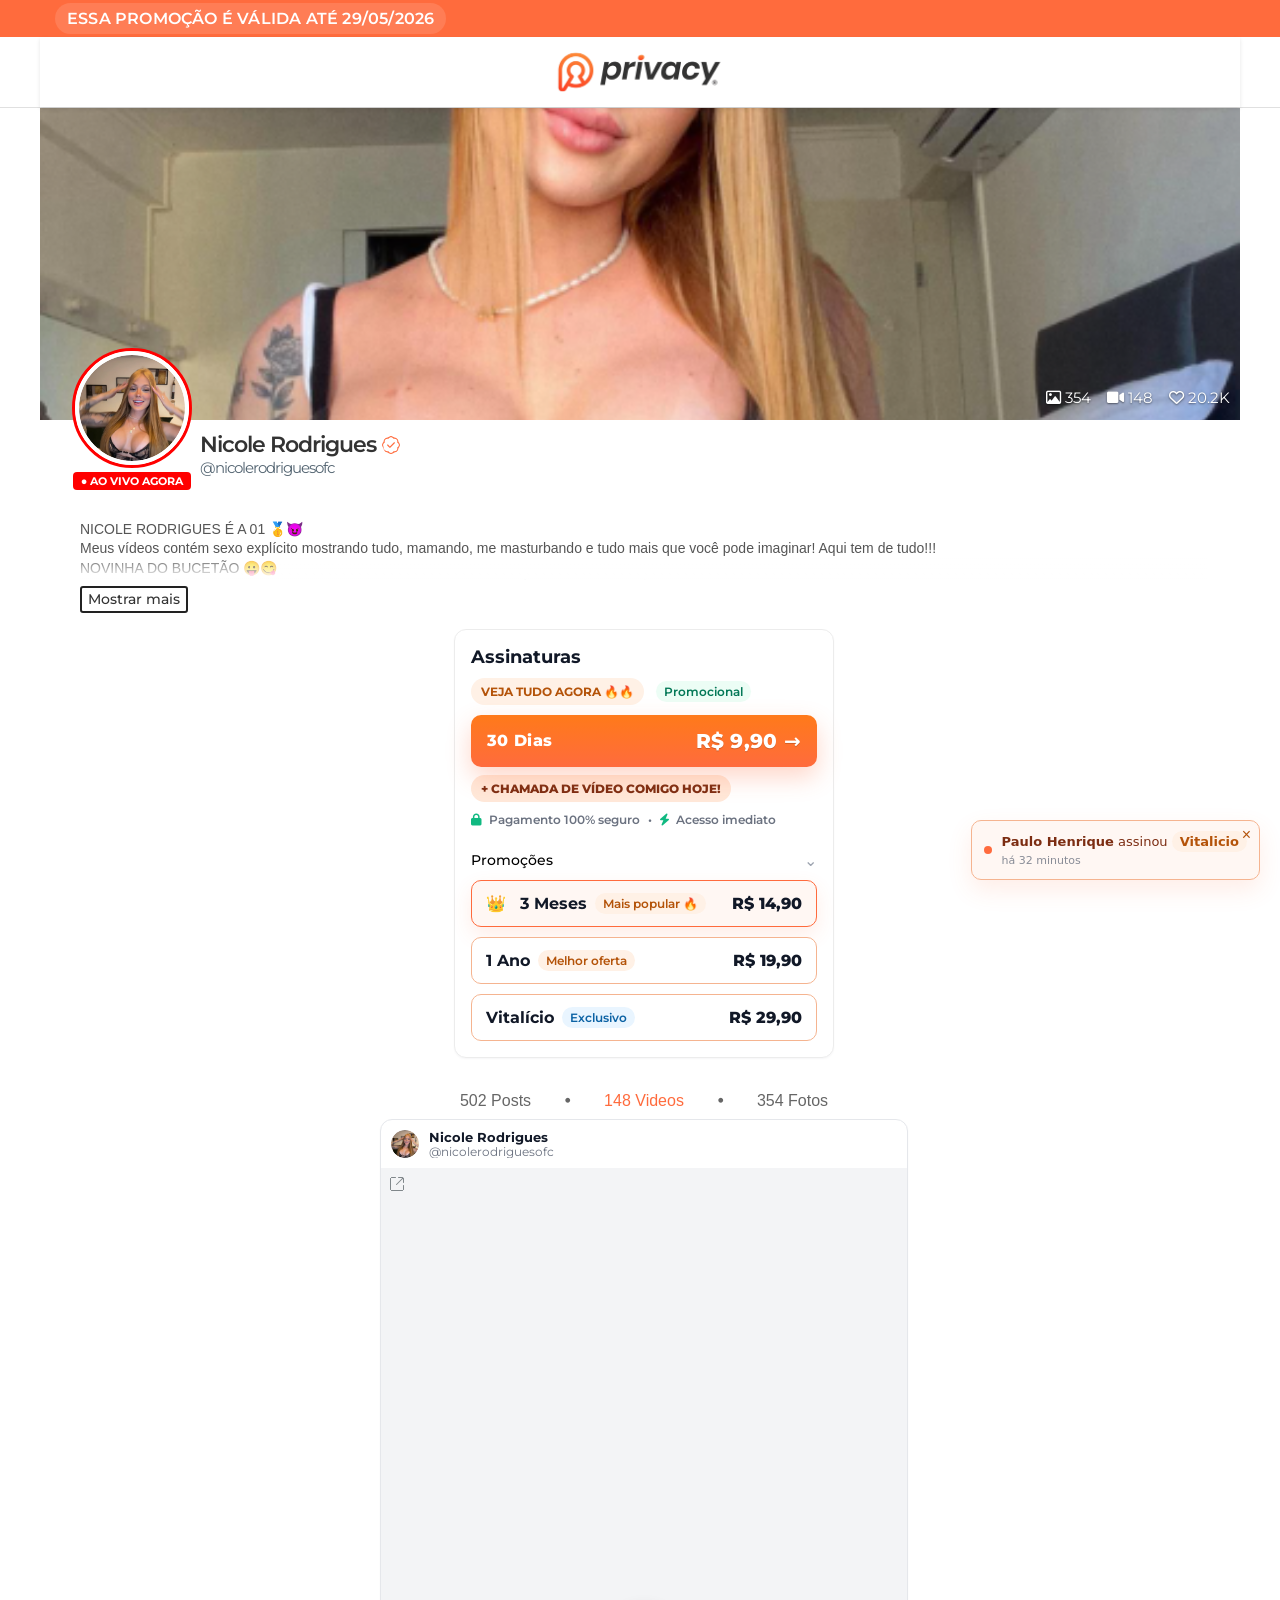
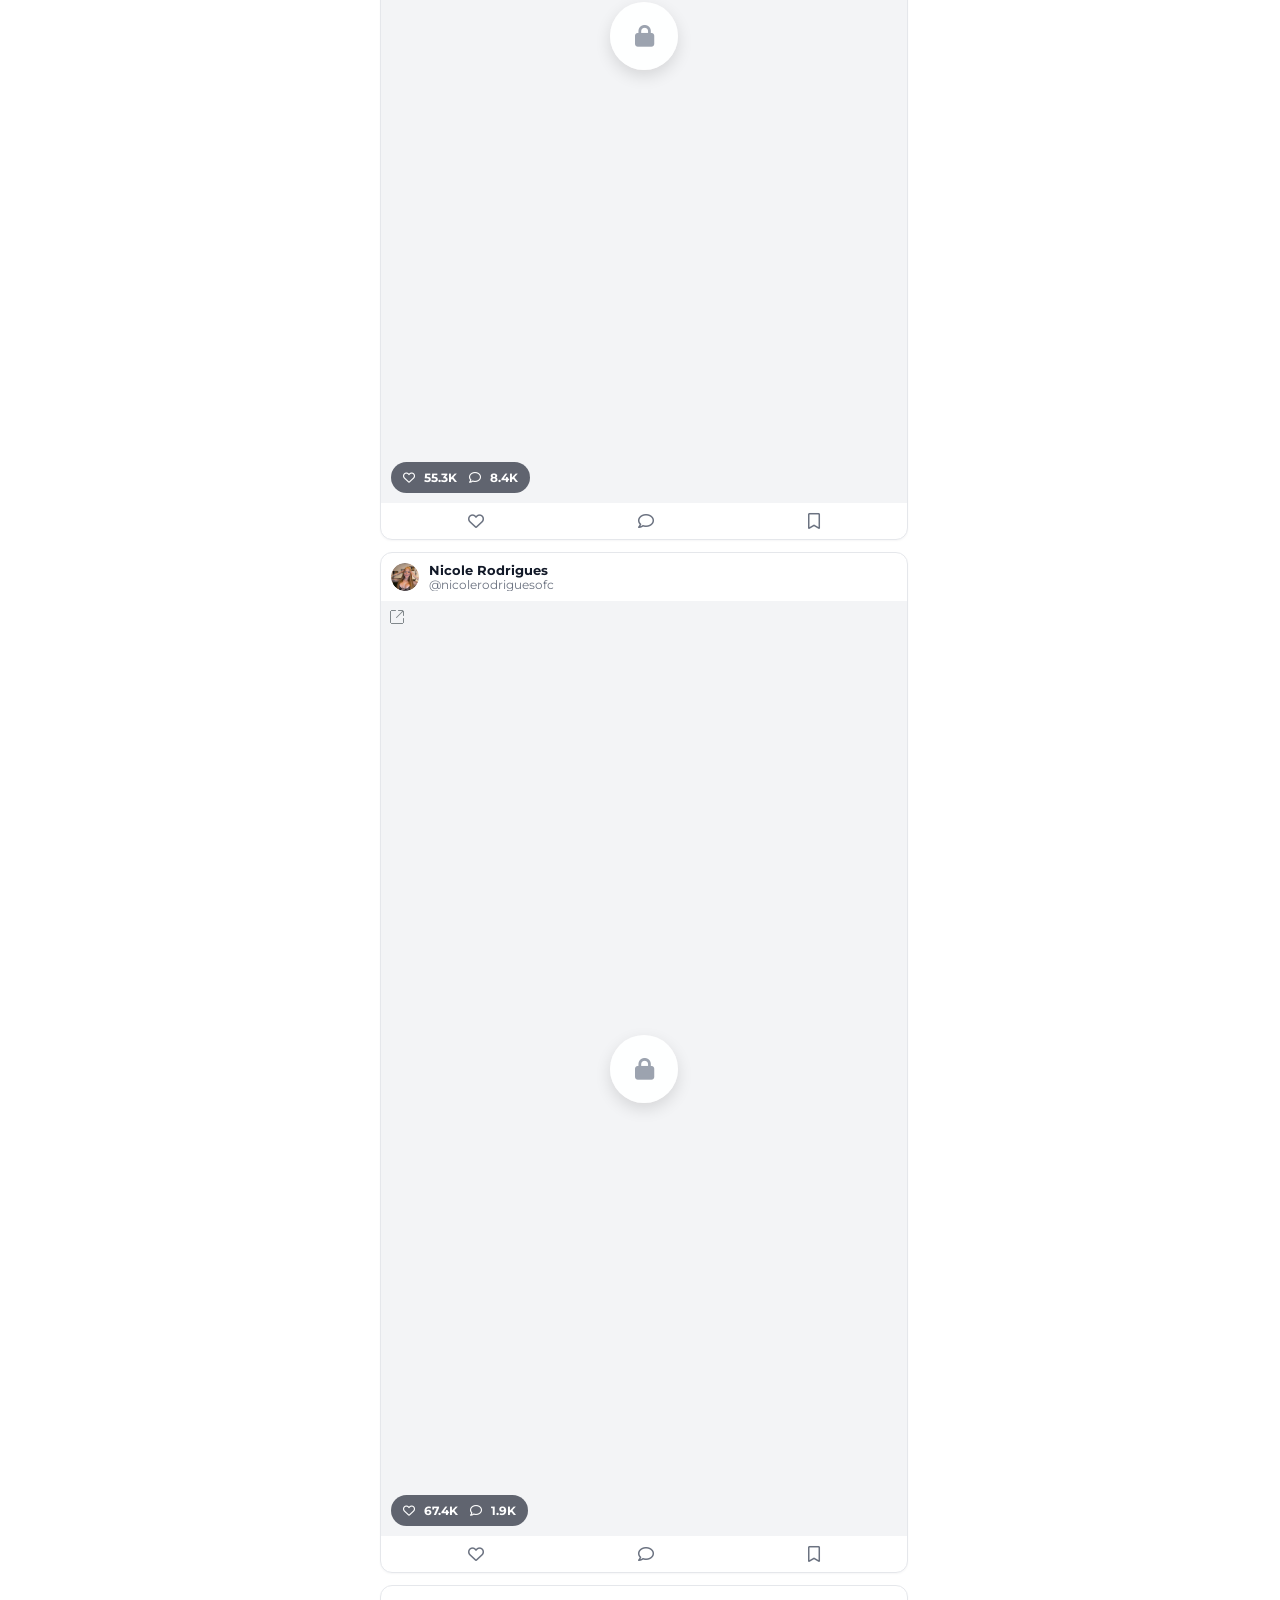
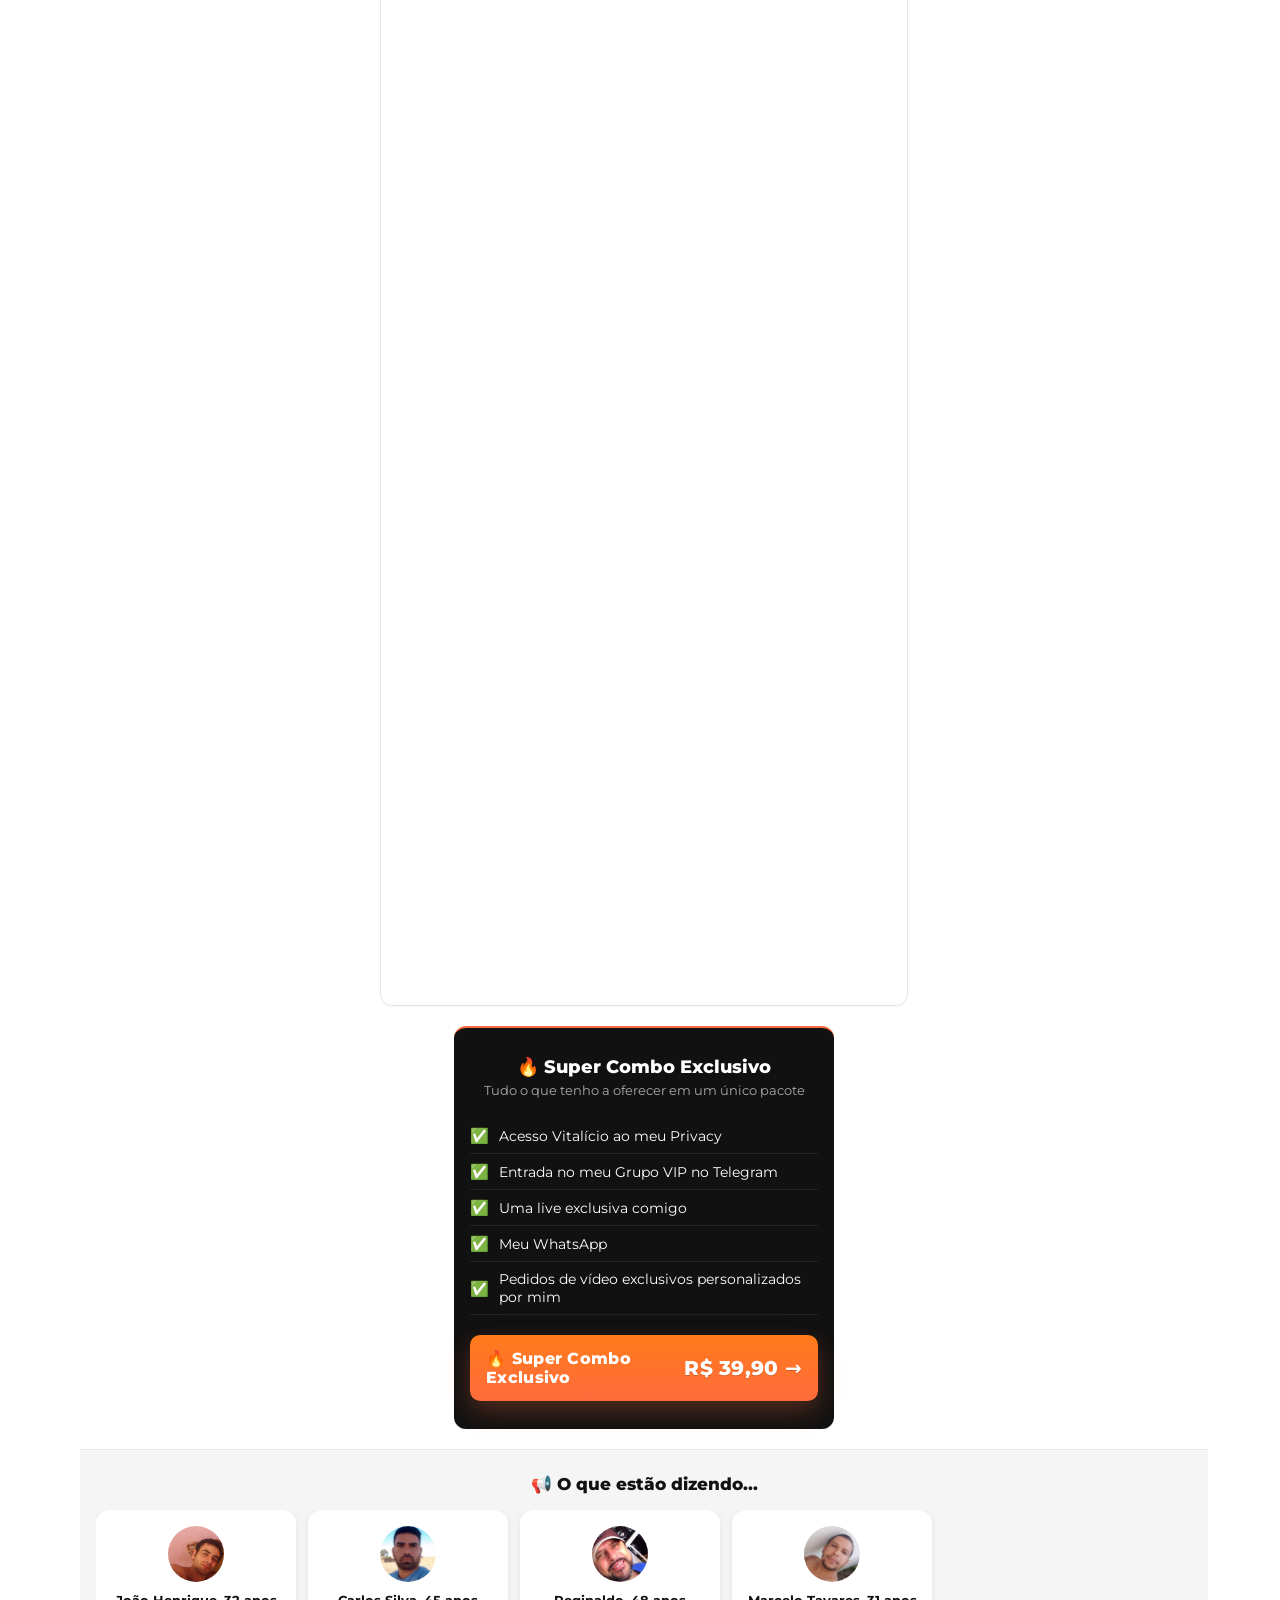
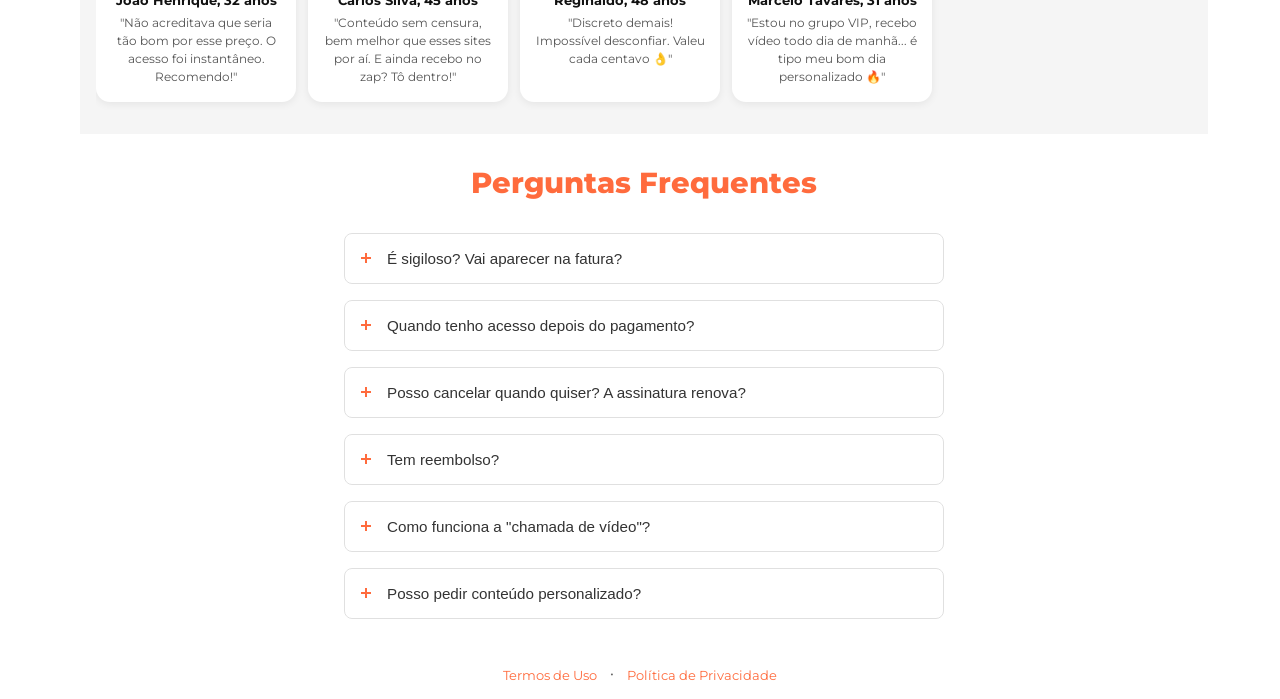
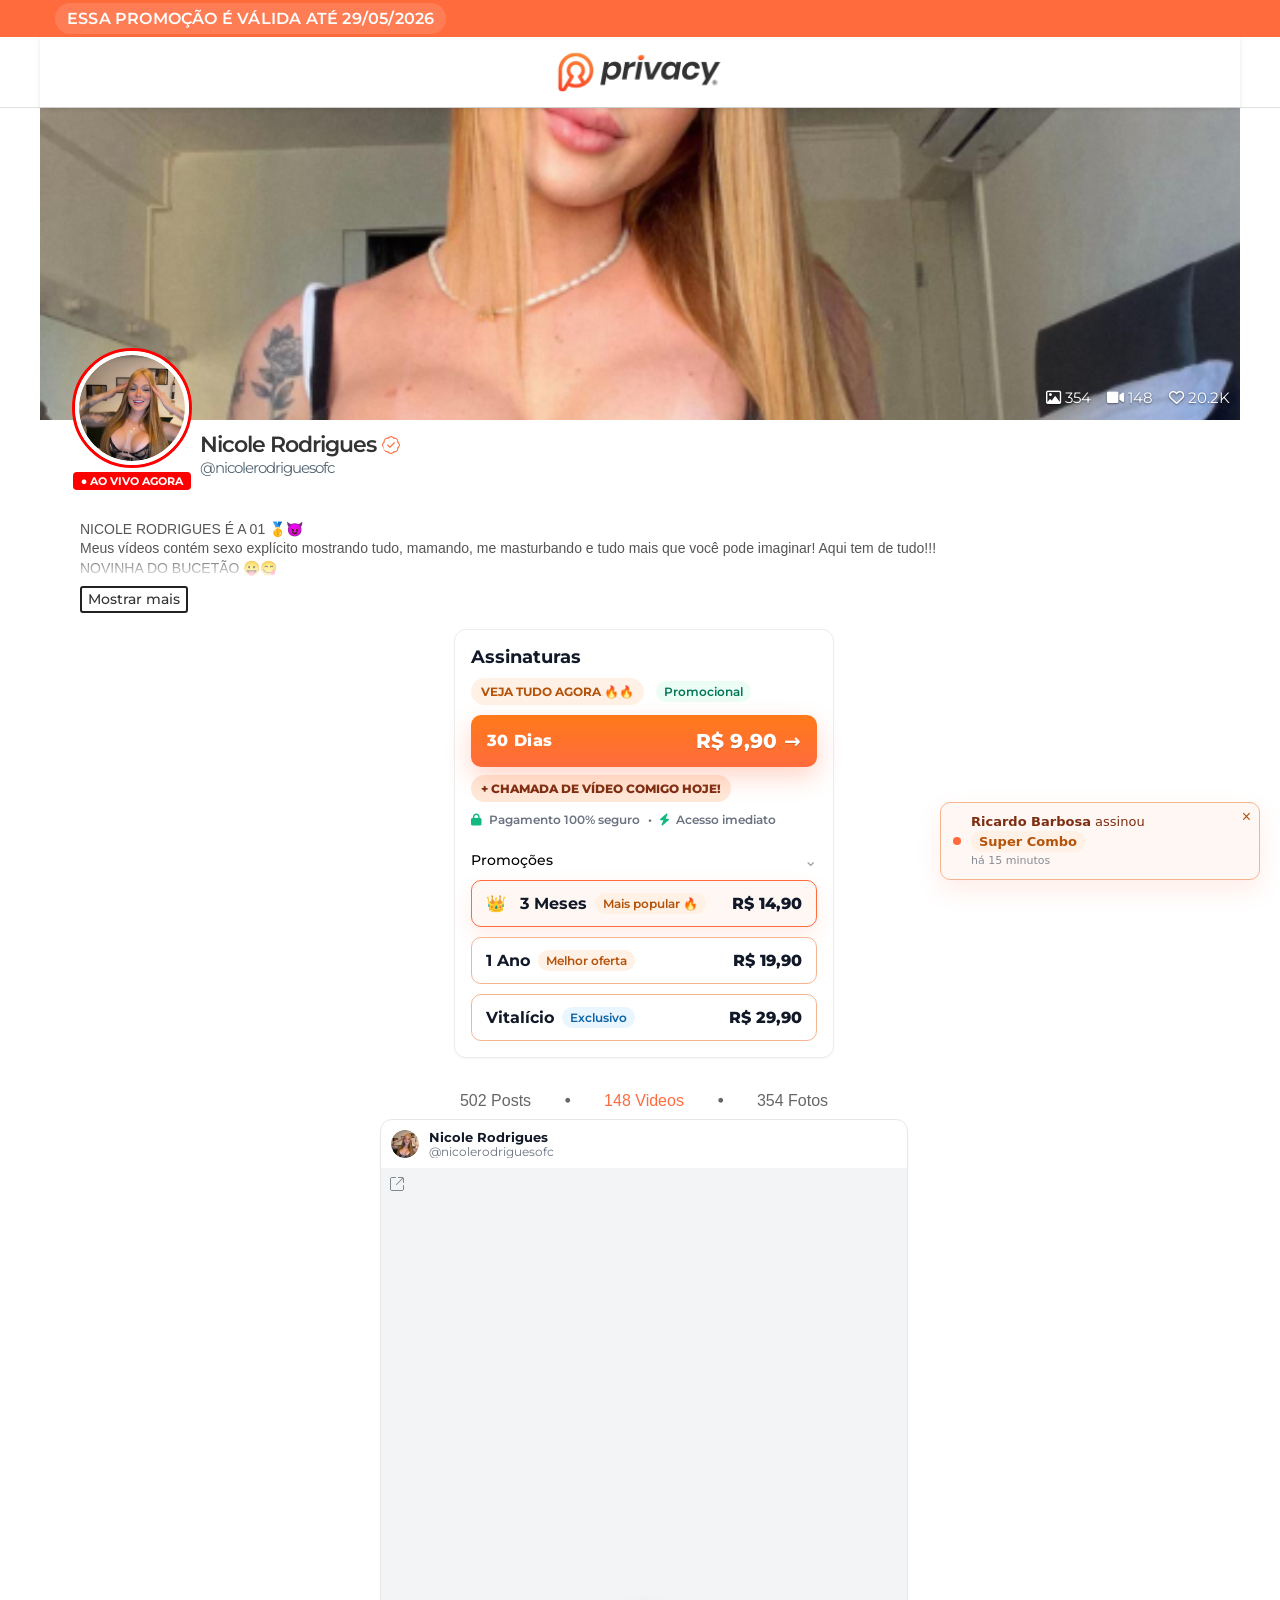
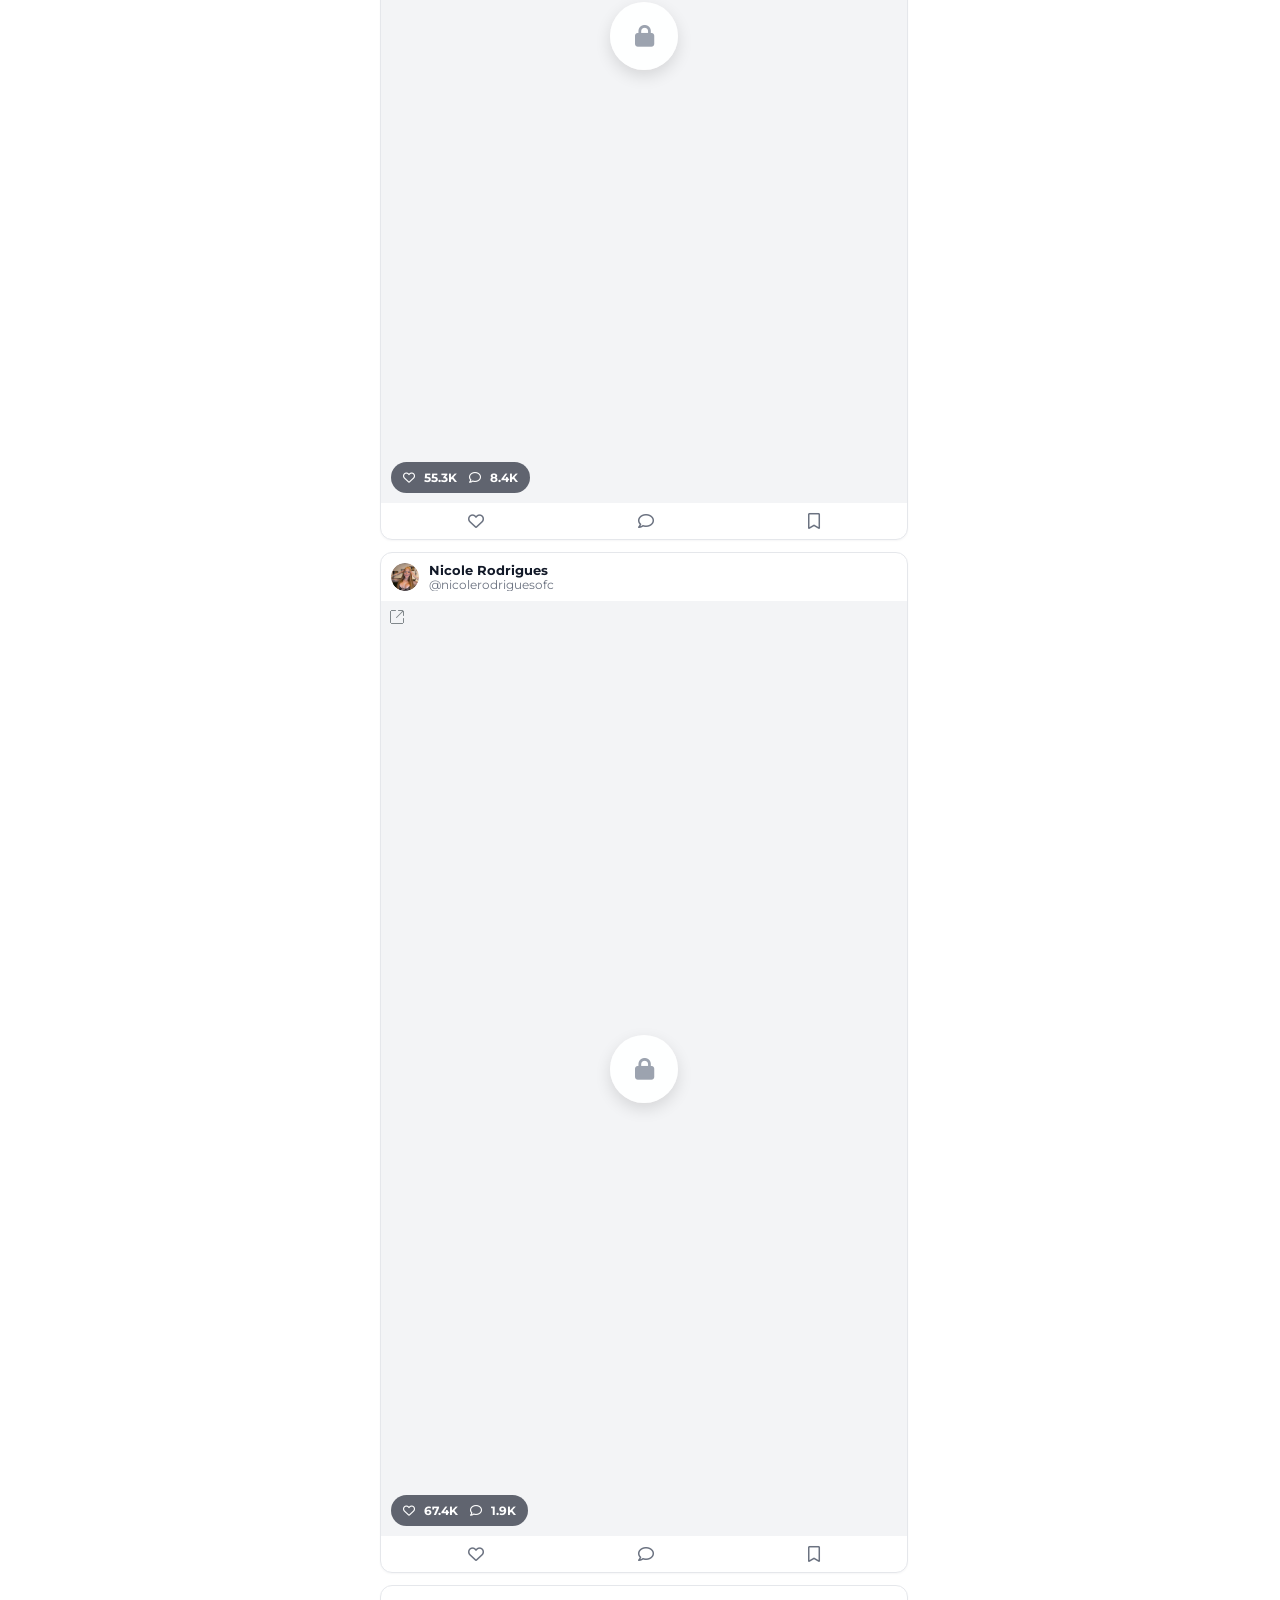
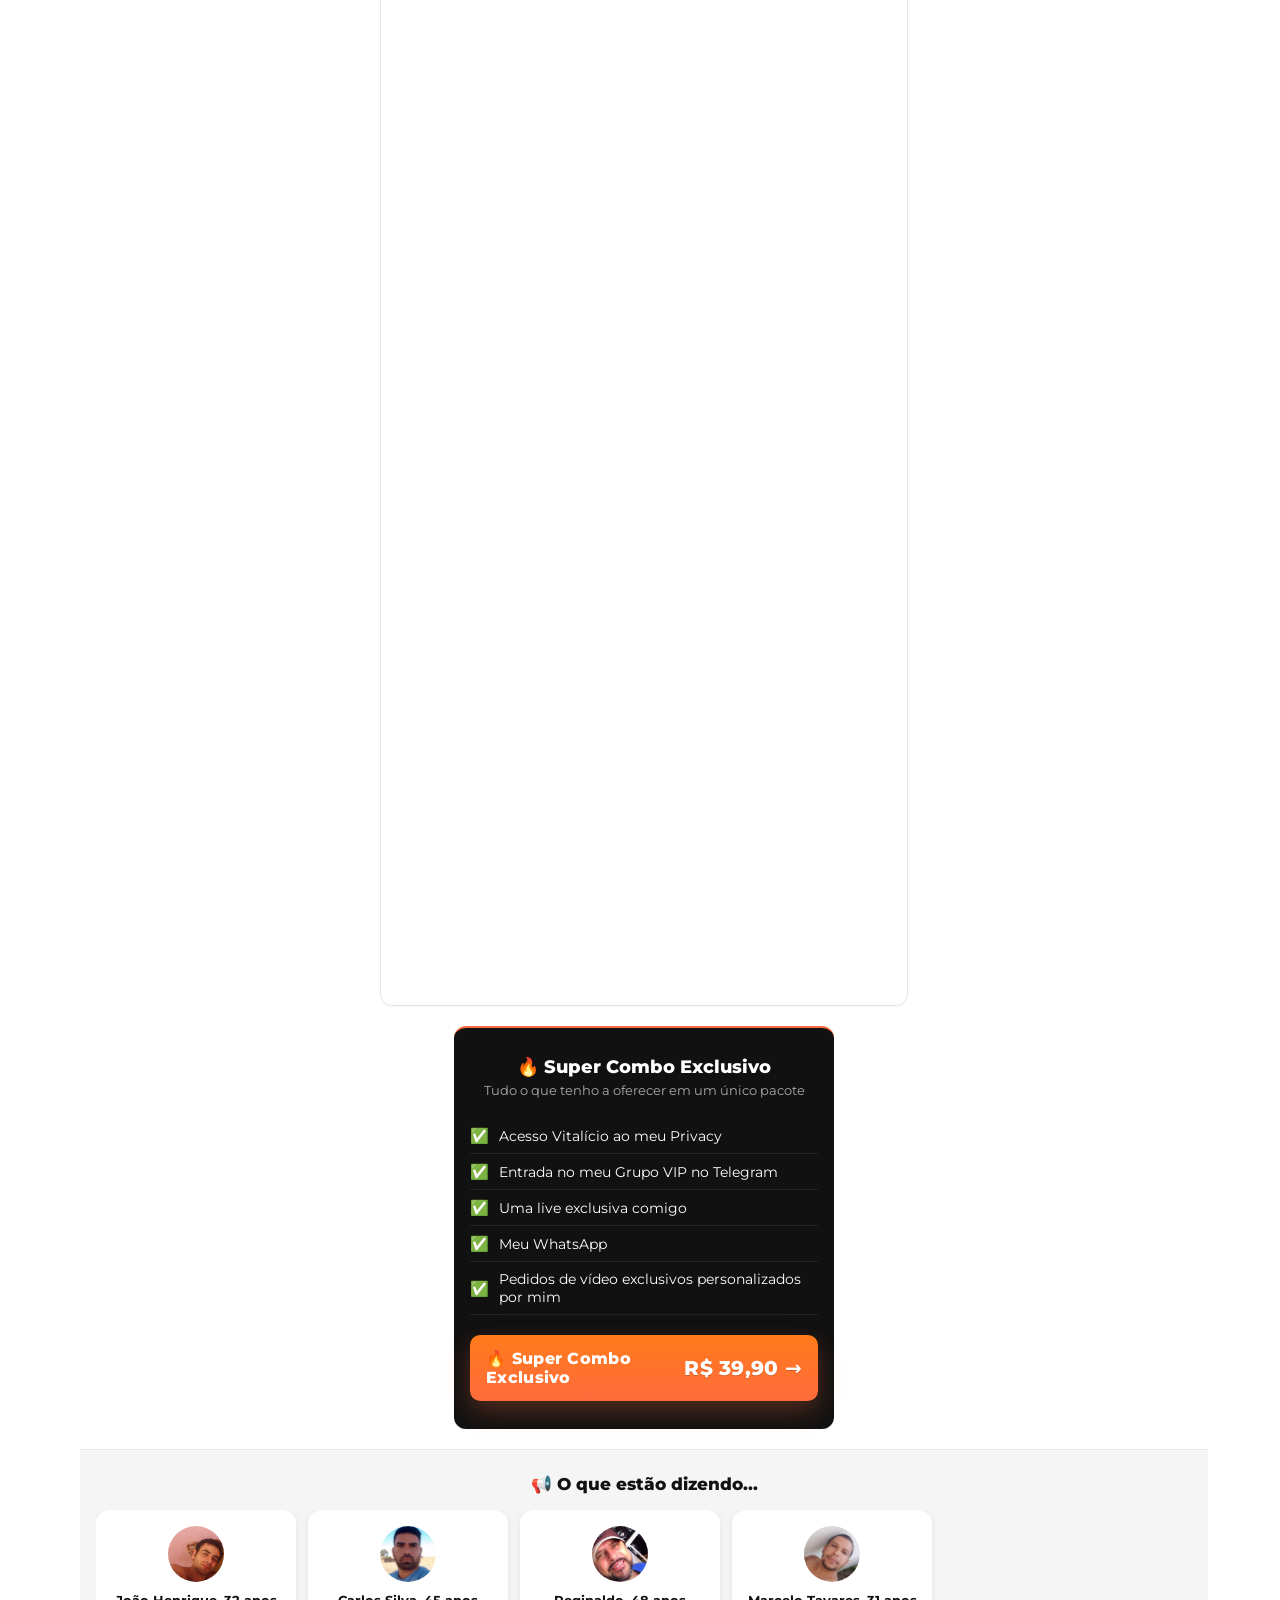
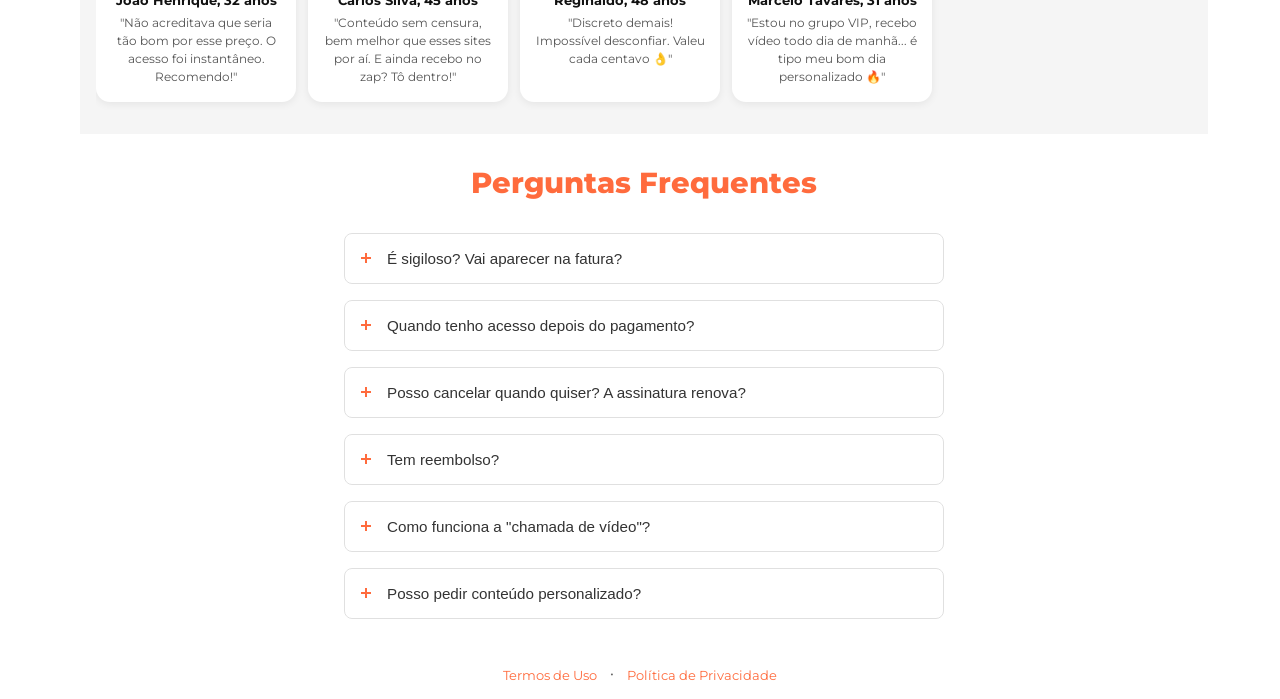
